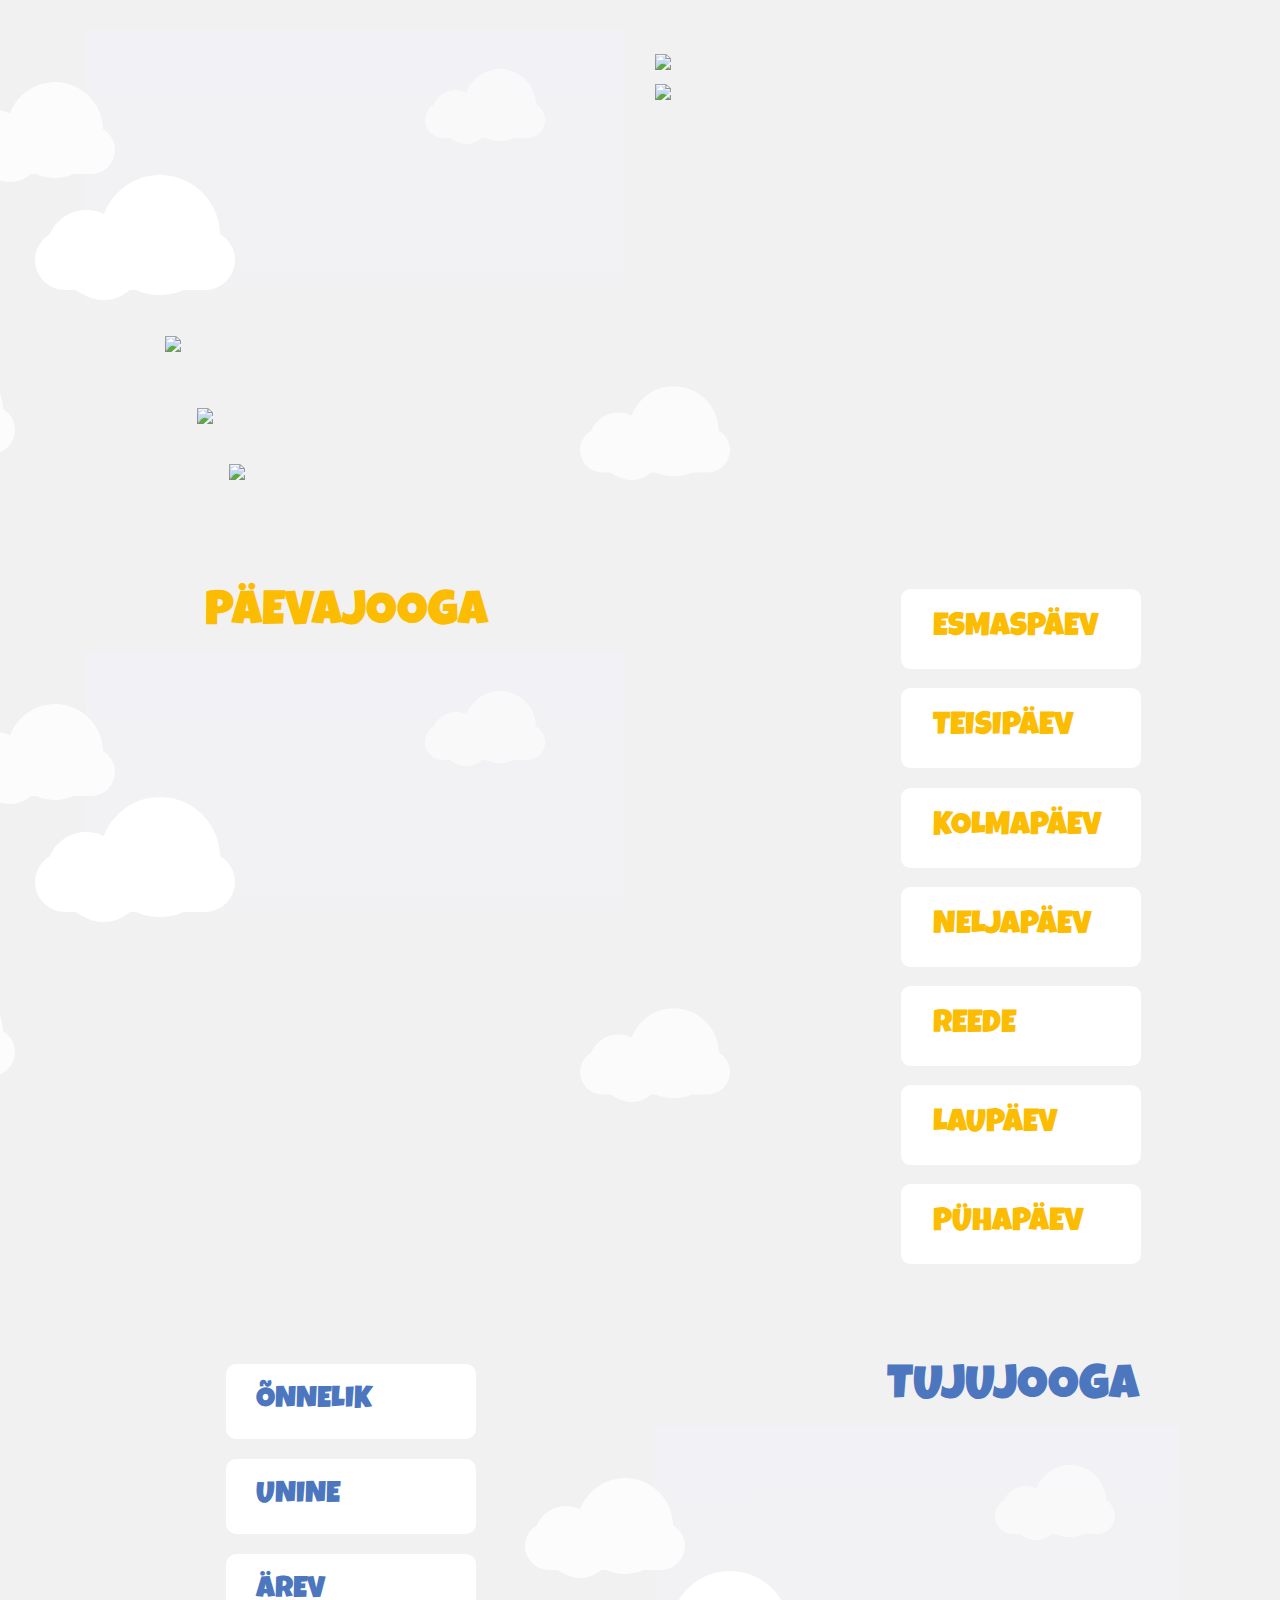
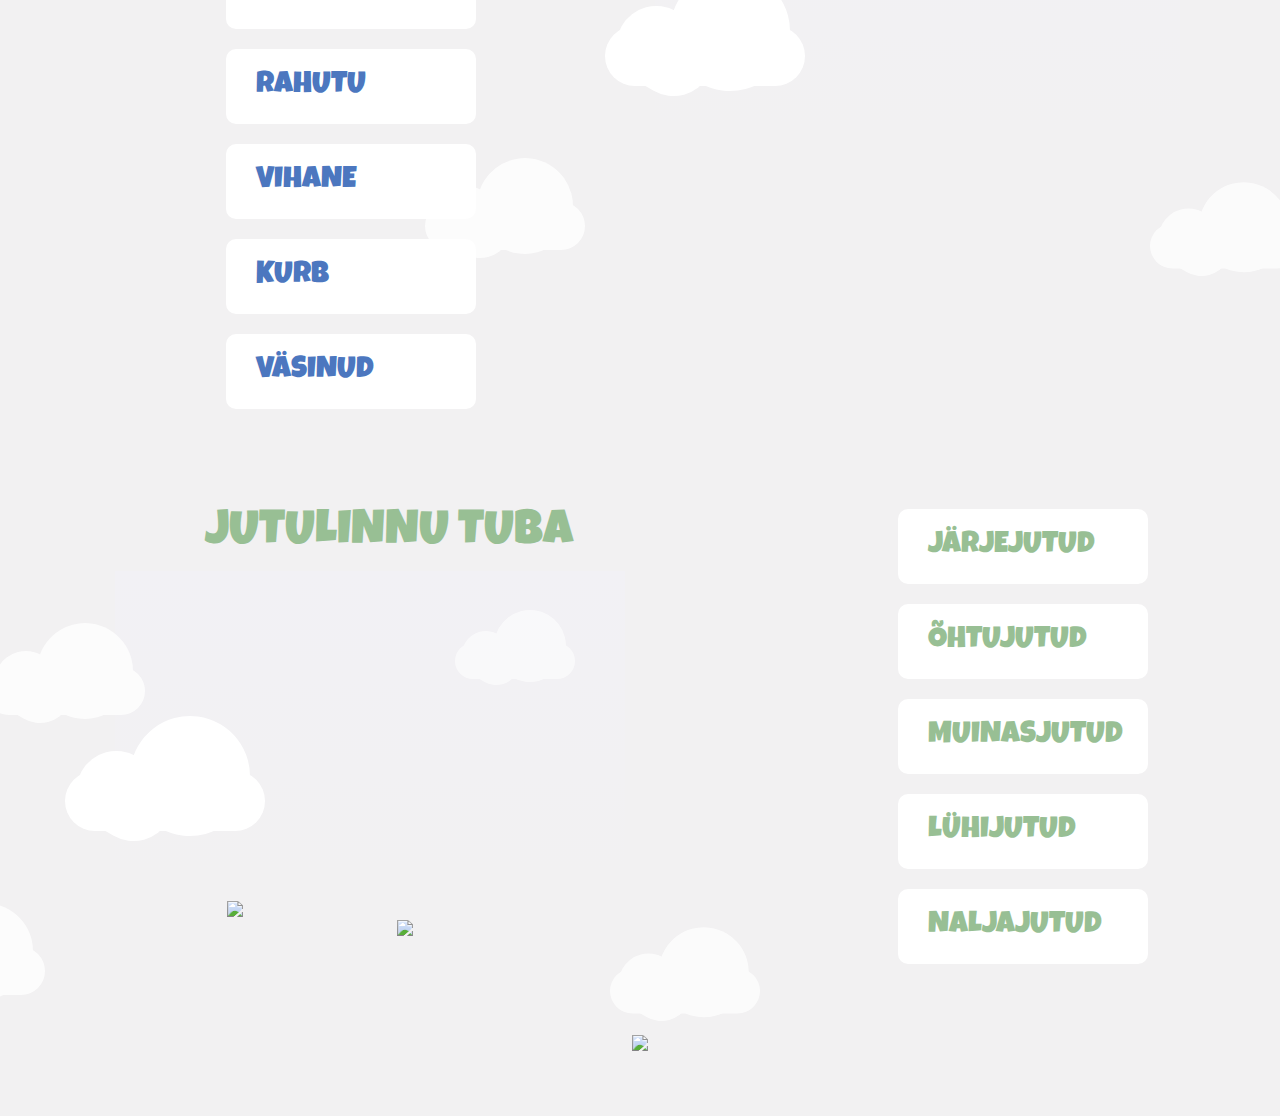
==== index.html @ e1ffbbbc "Add files via upload" ====
<!DOCTYPE html>
<html lang="en">

<head>
    <title>Mina olen</title>
    <meta charset="utf-8">
    <meta name="viewport" content="width=device-width, initial-scale=1.0">
    <link rel="stylesheet" href="https://maxcdn.bootstrapcdn.com/bootstrap/4.5.2/css/bootstrap.min.css">

    <script src="https://ajax.googleapis.com/ajax/libs/jquery/3.5.1/jquery.min.js"></script>
    <script src="https://cdnjs.cloudflare.com/ajax/libs/popper.js/1.16.0/umd/popper.min.js"></script>
    <script src="https://maxcdn.bootstrapcdn.com/bootstrap/4.5.2/js/bootstrap.min.js"></script>

    <!-- Bootstrap.5 -->

    <link href="https://cdn.jsdelivr.net/npm/bootstrap@5.0.0-beta2/dist/css/bootstrap.min.css">


    <!--fondid-->

    <link rel="preconnect" href="https://fonts.gstatic.com">
    <link href="https://fonts.googleapis.com/css2?family=Luckiest+Guy&family=Oswald:wght@300&display=swap" rel="stylesheet">

    <!--MO stiil-->

    <link rel="stylesheet" href="style.css">



</head>

<body>

    <!-- <div class="jumbotron text-center" style="margin-bottom:0; height: 1px; background-color: ivory;">
        <h1>Mina olen</h1>
        <p>Resize this responsive page to see the effect!</p>
    </div> -->

    <div class="container" style="margin-top:30px">
        <div class="row">
            <div class="col-sm-6">

                <div id="clouds">
                    <div class="cloud x1"></div>
                    <!-- Time for multiple clouds to dance around -->
                    <div class="cloud x2"></div>
                    <div class="cloud x3"></div>
                    <div class="cloud x4"></div>
                    <div class="cloud x5"></div>
                </div>


                <div class="img"><img src="images/minaolen.logo.1.stick.v.png" style="height:300px; margin-inline-start: 5rem;"></div> <br> <br>
                <div class="img"><img src="images/hr.sisu.bl1.v.png" style="margin-inline-start: 7rem;"></div> <br> <br> <br>
                <div class="img"><img src="images/arw.v.png" style="height: 65px; margin-inline-start:9rem; margin-top: -2.5rem; margin-bottom: 2.5rem;"></div>

                <hr class="d-sm-none ">
            </div>
            <div class="col-sm-6 ">

                <div class="img3"><img src="images/sun.stc1.png" style="height:350px; margin-top: 3rem; margin-bottom: -3rem;"> </div>
                <div class="img2"><img src="images/hro.img.1.png" style="height:650px; padding-bottom: 7rem;"> </div>

            </div>
        </div>
    </div>

    <!-- PÄEVAJOOGA-->

    <div class="container" style="margin-top:3rem">
        <div class="row">

            <div class="col-sm-6 ">


                <h1 style="color:#fcbc01; margin-inline-start: 7.5rem; margin-top: 1rem;"> PÄEVAJOOGA </h1>
                <div id="clouds">
                    <div class="cloud x1"></div>
                    <!-- Time for multiple clouds to dance around -->
                    <div class="cloud x2"></div>
                    <div class="cloud x3"></div>
                    <div class="cloud x4"></div>
                    <div class="cloud x5"></div>
                </div>
                <div class="img3"><img src="images/sun.stc1.png" style="height:500px; margin-top: -15rem;"> </div>
                <!-- <div class="img"><img src="images/arw.v.png" style="height: 65px; margin-inline-start:9rem;"></div> -->
            </div>


            <div class="col-sm-6">

                <div class=" col-6 mx-auto">

                    <ul class=" nav nav-pills nav justify-content-center; margin-bottom 2rem;">
                        <li class="nav-item ">
                            <a class="btn1 " href="esmaspaev.html ">ESMASPÄEV</a>
                        </li>
                        <li class="nav-item ">
                            <a class="btn1 " href="teisipäev.html ">TEISIPÄEV</a>
                        </li>
                        <li class="nav-item ">
                            <a class="btn1 " href="kolmapäev.html">KOLMAPÄEV</a>
                        </li>
                        <li class="nav-item ">
                            <a class="btn1 " href="neljpäev.html">NELJAPÄEV</a>
                        </li>
                        <li class="nav-item ">
                            <a class="btn1 " href="reede.html ">REEDE</a>
                        </li>
                        <li class="nav-item ">
                            <a class="btn1 " href="laupäev.html">LAUPÄEV</a>
                        </li>
                        <li class="nav-item ">
                            <a class="btn1 " href="pühapäev.html ">PÜHAPÄEV</a>
                        </li>
                </div>
            </div>

            </ul>
            <hr class="d-sm-none ">
        </div>

        <!-- TUJUJOOGA-->

        <div class="container " style="margin-top: 5rem; ">
            <div class="row ">

                <div class="col-sm-6 ">

                    <ul class=" nav nav-pills flex-column ">
                        <div class="d-grid gap-2 col-6 mx-auto ">
                            <li class="nav-item " style="margin-inline-start: -7.5rem; ">
                                <a class="btn2 " href="# ">ÕNNELIK</a>
                            </li>
                            <li class="nav-item " style="margin-inline-start: -7.5rem; ">
                                <a class="btn2 " href="# ">UNINE</a>
                            </li>
                            <li class="nav-item " style="margin-inline-start: -7.5rem;">
                                <a class="btn2 " href="# ">ÄREV</a>
                            </li>
                            <li class="nav-item " style="margin-inline-start: -7.5rem; ">
                                <a class="btn2 " href="# ">RAHUTU</a>
                            </li>
                            <li class="nav-item " style="margin-inline-start: -7.5rem;">
                                <a class="btn2 " href="# ">VIHANE</a>
                            </li>
                            <li class="nav-item " style="margin-inline-start: -7.5rem; ">
                                <a class="btn2 " href="# ">KURB</a>
                            </li>
                            <li class="nav-item " style="margin-inline-start: -7.5rem; ">
                                <a class="btn2 " href="# ">VÄSINUD</a>
                            </li>
                        </div>

                    </ul>
                    <hr class="d-sm-none ">
                </div>

                <div class="col-sm-6 ">


                    <h1 style="color:#4c77bf; margin-inline-start: 14.5rem; margin-top: 1rem;"> TUJUJOOGA </style>
                    </h1>
                    <div id="clouds">
                        <div class="cloud x1"></div>
                        <!-- Time for multiple clouds to dance around -->
                        <div class="cloud x2"></div>
                        <div class="cloud x3"></div>
                        <div class="cloud x4"></div>
                        <div class="cloud x5"></div>
                    </div>
                    <div class="img3 "><img src="images/sun.stc1.png " style="height:500px; margin-top: -15rem; padding-inline-start: 7rem;"> </div>
                    <!-- <div class="img "><img src="images/arw.v.png " style="height: 65px; margin-inline-start:15rem;"></div> -->


                </div>
            </div>


            <!-- JUTULINNU TUBA -->

            <div class="container " style="margin-top: 5rem; ">
                <div class="row ">

                    <div class="col-sm-6 ">

                        <h1 style="color:#98BF94; margin-inline-start: 90px; margin-top: 1rem;"> JUTULINNU TUBA </h1>
                        <div id="clouds">
                            <div class="cloud x1"></div>
                            <!-- Time for multiple clouds to dance around -->
                            <div class="cloud x2"></div>
                            <div class="cloud x3"></div>
                            <div class="cloud x4"></div>
                            <div class="cloud x5"></div>
                        </div>
                        <div class="img3 "><img src="images/sun.stc1.png " style="height:500px; margin-top: -15rem;" ;> </div>
                        <div class="img "><img src="images/arw.v.png " style="height: 65px; margin-inline-start:7rem;"></div>
                    </div>


                    <div class="col-sm-6 ">
                        <ul class=" nav justify-content-center ">
                            <div class="d-grid gap-2 col-6 mx-auto ">
                                <li class="nav-item ">
                                    <a class="btn3 " href="# ">JÄRJEJUTUD</a>
                                </li>
                                <li class="nav-item ">
                                    <a class="btn3 " href="# ">ÕHTUJUTUD</a>
                                </li>
                                <li class="nav-item ">
                                    <a class="btn3 " href="# ">MUINASJUTUD</a>
                                </li>
                                <li class="nav-item ">
                                    <a class="btn3 " href="# ">LÜHIJUTUD</a>
                                </li>
                                <li class="nav-item ">
                                    <a class="btn3 " href="# ">NALJAJUTUD</a>
                                </li>
                            </div>

                        </ul>
                        <hr class="d-sm-none ">
                    </div>
                </div>
            </div>
        </div>
    </div>
    </div>


    <div class="jumbotron text-center " style="margin-bottom:0; background-color:#f2f1f2; ">

        <!-- <div class="container" style="margin-top:2px; "> -->
        <!-- <div class="row"> -->

        <div class="col-sm-12">
            <div class="img3 "><img src="images/footer.lained.3.png" style="height: auto; width: auto; position: float: right;"> </div>

            <div class="col-sm-2 ">
                <div class="img3 "><img src="images/minaolen.logo.hor.tp.str.vk.png" style="height:100px; position: absolute; left: 350px; bottom: 2rem; z-index: -50px; "> </div>

            </div>

</body>

</html>
---- style.css ----
/*ajutine*/


/* div,
a,
h1,
p,
nav {
    border: 1px solid red;
} */

body {
    background-color: #f2f1f2;
    font-family: 'Luckiest Guy', cursive;
    font-family: 'Oswald', sans-serif;
}

h1 {
    font-family: 'Luckiest Guy', cursive;
    font-size: 3rem;
}

p {
    font-family: 'Oswald', sans-serif;
}

.row {
    background-color: #f2f1f2;
}


/* .img {
    height: 200px;
    /* background-color: bisque; */


/* padding-inline-start: 120px;

}
* .img2 {
    height: 600px;
}
.img3 {
    line-height: 300px;
} */

.btn1 {
    background-color: white;
    color: #fcbc01;
    font-size: 2rem;
    font-family: 'Luckiest Guy', cursive;
    border-radius: 0.6rem;
    border-color: white;
    width: 15rem;
    padding: 1rem 2rem;
    margin-top: 1.2rem;
    margin-inline-start: 6rem;
    text-decoration: none;
    text-overflow: clip;
    display: inline-flex;
    box sizing: 188px 25px;
}

.btn2 {
    background-color: white;
    color: #4c77bf;
    font-size: 30px;
    font-family: 'Luckiest Guy', cursive;
    border-radius: 10px;
    border-color: white;
    width: 250px;
    padding: 15px 30px;
    margin-top: 20px;
    margin-left: 100px;
    text-align: center;
    text-decoration: none;
    text-overflow: clip;
    display: inline-flex;
    box sizing: 188px 25px;
}

.btn3 {
    background-color: white;
    color: #98bf94;
    font-size: 30px;
    font-family: 'Luckiest Guy', cursive;
    border-radius: 10px;
    border-color: white;
    width: 250px;
    padding: 15px 30px;
    margin-top: 20px;
    margin-left: 100px;
    text-align: center;
    text-decoration: none;
    text-overflow: clip;
    display: inline-flex;
    box sizing: 188px 25px;
}


/*PILVED*/

#clouds {
    padding: -100px 0;
    background: #f2f1f2;
    background: -webkit-linear-gradient(top, #f2f1f5 0%, #f2f1f2 100%);
    background: -linear-gradient(top, #f2f1f7 0%, #fff 100%);
    background: -moz-linear-gradient(top, #f2f1f9 0%, #fff 100%);
}


/*Time to finalise the cloud shape*/

.cloud {
    width: 200px;
    height: 60px;
    background: #fff;
    border-radius: 200px;
    -moz-border-radius: 200px;
    -webkit-border-radius: 200px;
    position: relative;
}

.cloud:before,
.cloud:after {
    content: '';
    position: absolute;
    background: #fff;
    width: 100px;
    height: 80px;
    position: absolute;
    top: -15px;
    left: 10px;
    border-radius: 100px;
    -moz-border-radius: 100px;
    -webkit-border-radius: 100px;
    -webkit-transform: rotate(30deg);
    transform: rotate(30deg);
    -moz-transform: rotate(30deg);
}

.cloud:after {
    width: 120px;
    height: 120px;
    top: -55px;
    left: auto;
    right: 15px;
}


/*Time to animate*/

.x1 {
    left: -50px;
    top: 200px;
    -webkit-animation: moveclouds 45s linear infinite;
    -moz-animation: moveclouds 45s linear infinite;
    -o-animation: moveclouds 45s linear infinite;
}


/*variable speed, opacity, and position of clouds for realistic effect*/

.x2 {
    left: 300px;
    -webkit-transform: scale(0.6);
    -moz-transform: scale(0.6);
    transform: scale(0.6);
    opacity: 0.6;
    /*opacity proportional to the size*/
    /*Speed will also be proportional to the size and opacity*/
    /*More the speed. Less the time in 's' = seconds*/
    -webkit-animation: moveclouds 45s linear infinite;
    -moz-animation: moveclouds 45s linear infinite;
    -o-animation: moveclouds 45s linear infinite;
}

.x3 {
    left: -250px;
    top: 250px;
    -webkit-transform: scale(0.8);
    -moz-transform: scale(0.8);
    transform: scale(0.8);
    opacity: 0.8;
    /*opacity proportional to the size*/
    -webkit-animation: moveclouds 30s linear infinite;
    -moz-animation: moveclouds 30s linear infinite;
    -o-animation: moveclouds 30s linear infinite;
}

.x4 {
    left: 470px;
    top: 210px;
    -webkit-transform: scale(0.75);
    -moz-transform: scale(0.75);
    transform: scale(0.75);
    opacity: 0.75;
    /*opacity proportional to the size*/
    -webkit-animation: moveclouds 28s linear infinite;
    -moz-animation: moveclouds 28s linear infinite;
    -o-animation: moveclouds 28s linear infinite;
}

.x5 {
    left: -150px;
    top: -150px;
    -webkit-transform: scale(0.8);
    -moz-transform: scale(0.8);
    transform: scale(0.8);
    opacity: 0.8;
    /*opacity proportional to the size*/
    -webkit-animation: moveclouds 30s linear infinite;
    -moz-animation: moveclouds 30s linear infinite;
    -o-animation: moveclouds 30s linear infinite;
}

@-webkit-keyframes moveclouds {
    0% {
        margin-left: 1000px;
    }
    100% {
        margin-left: -1000px;
    }
}

@-moz-keyframes moveclouds {
    0% {
        margin-left: 1000px;
    }
    100% {
        margin-left: -1000px;
    }
}

@-o-keyframes moveclouds {
    0% {
        margin-left: 1000px;
    }
    100% {
        margin-left: -1000px;
    }
}
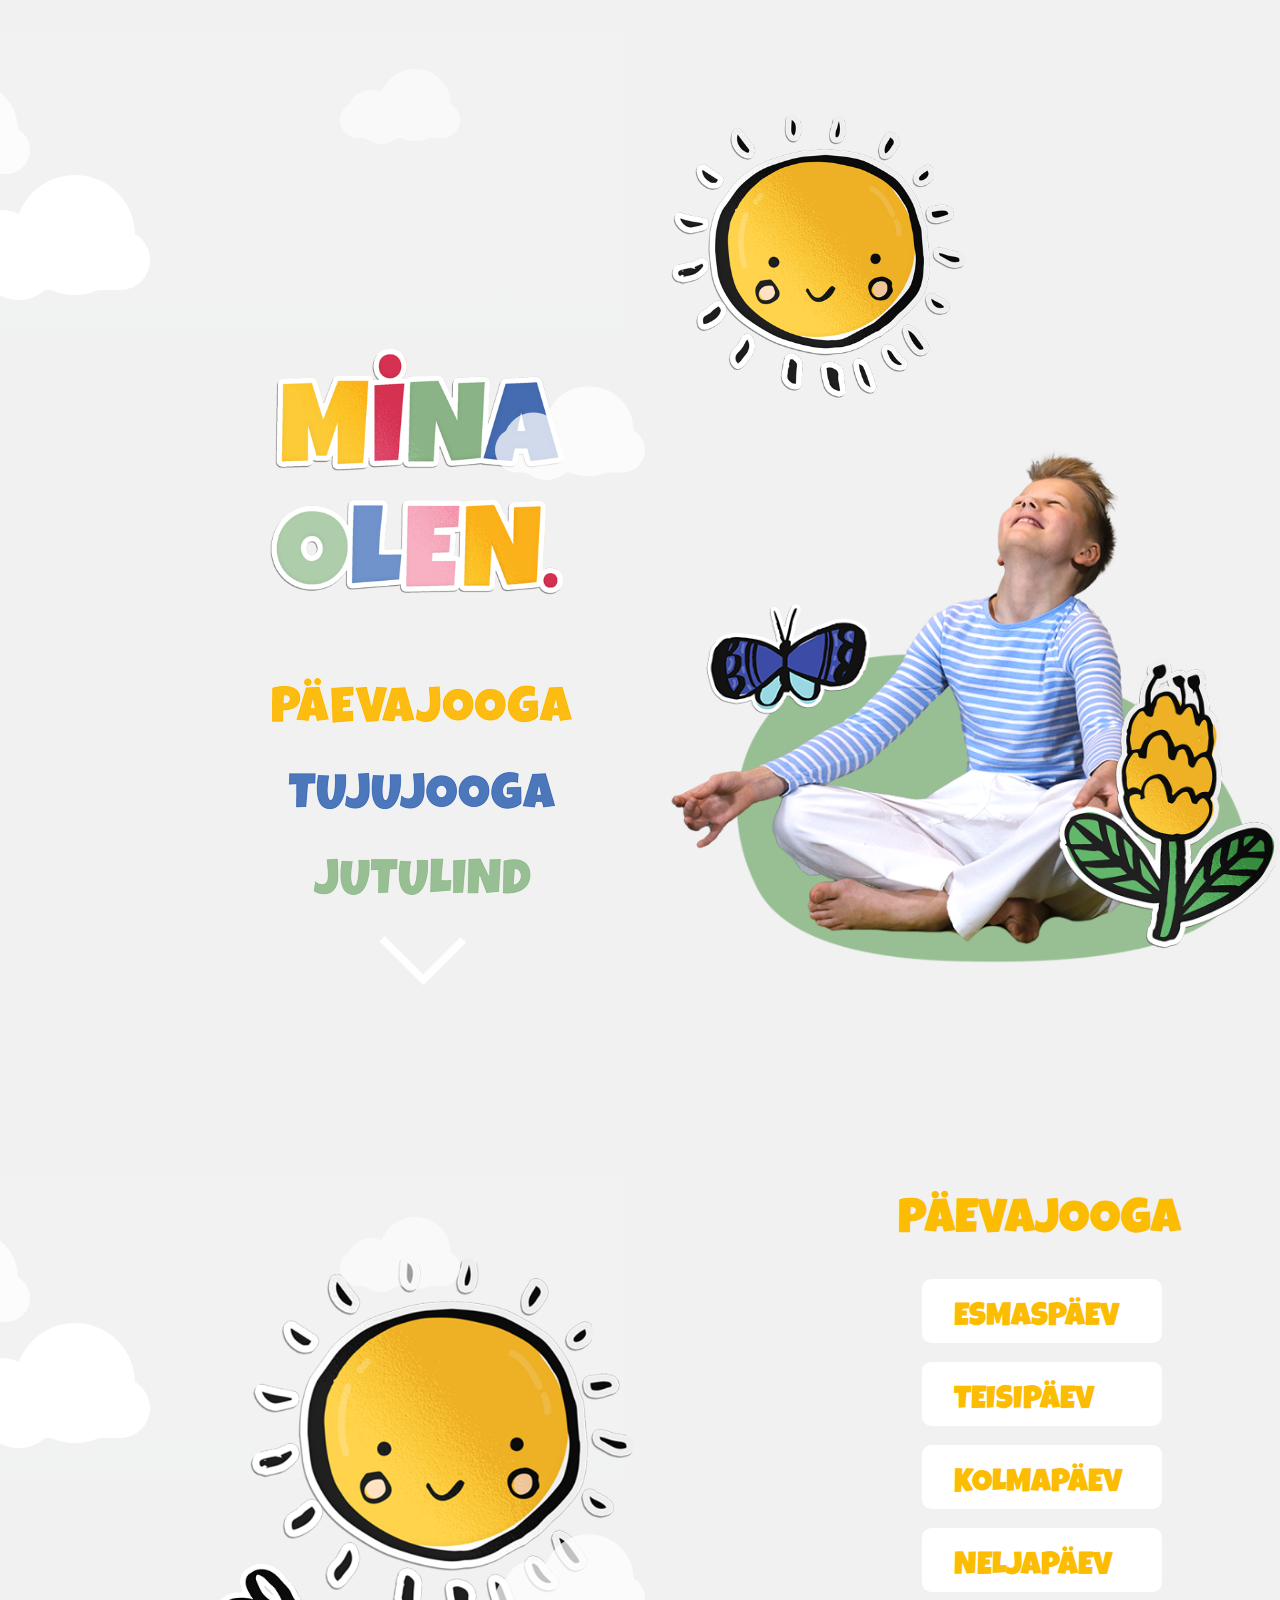
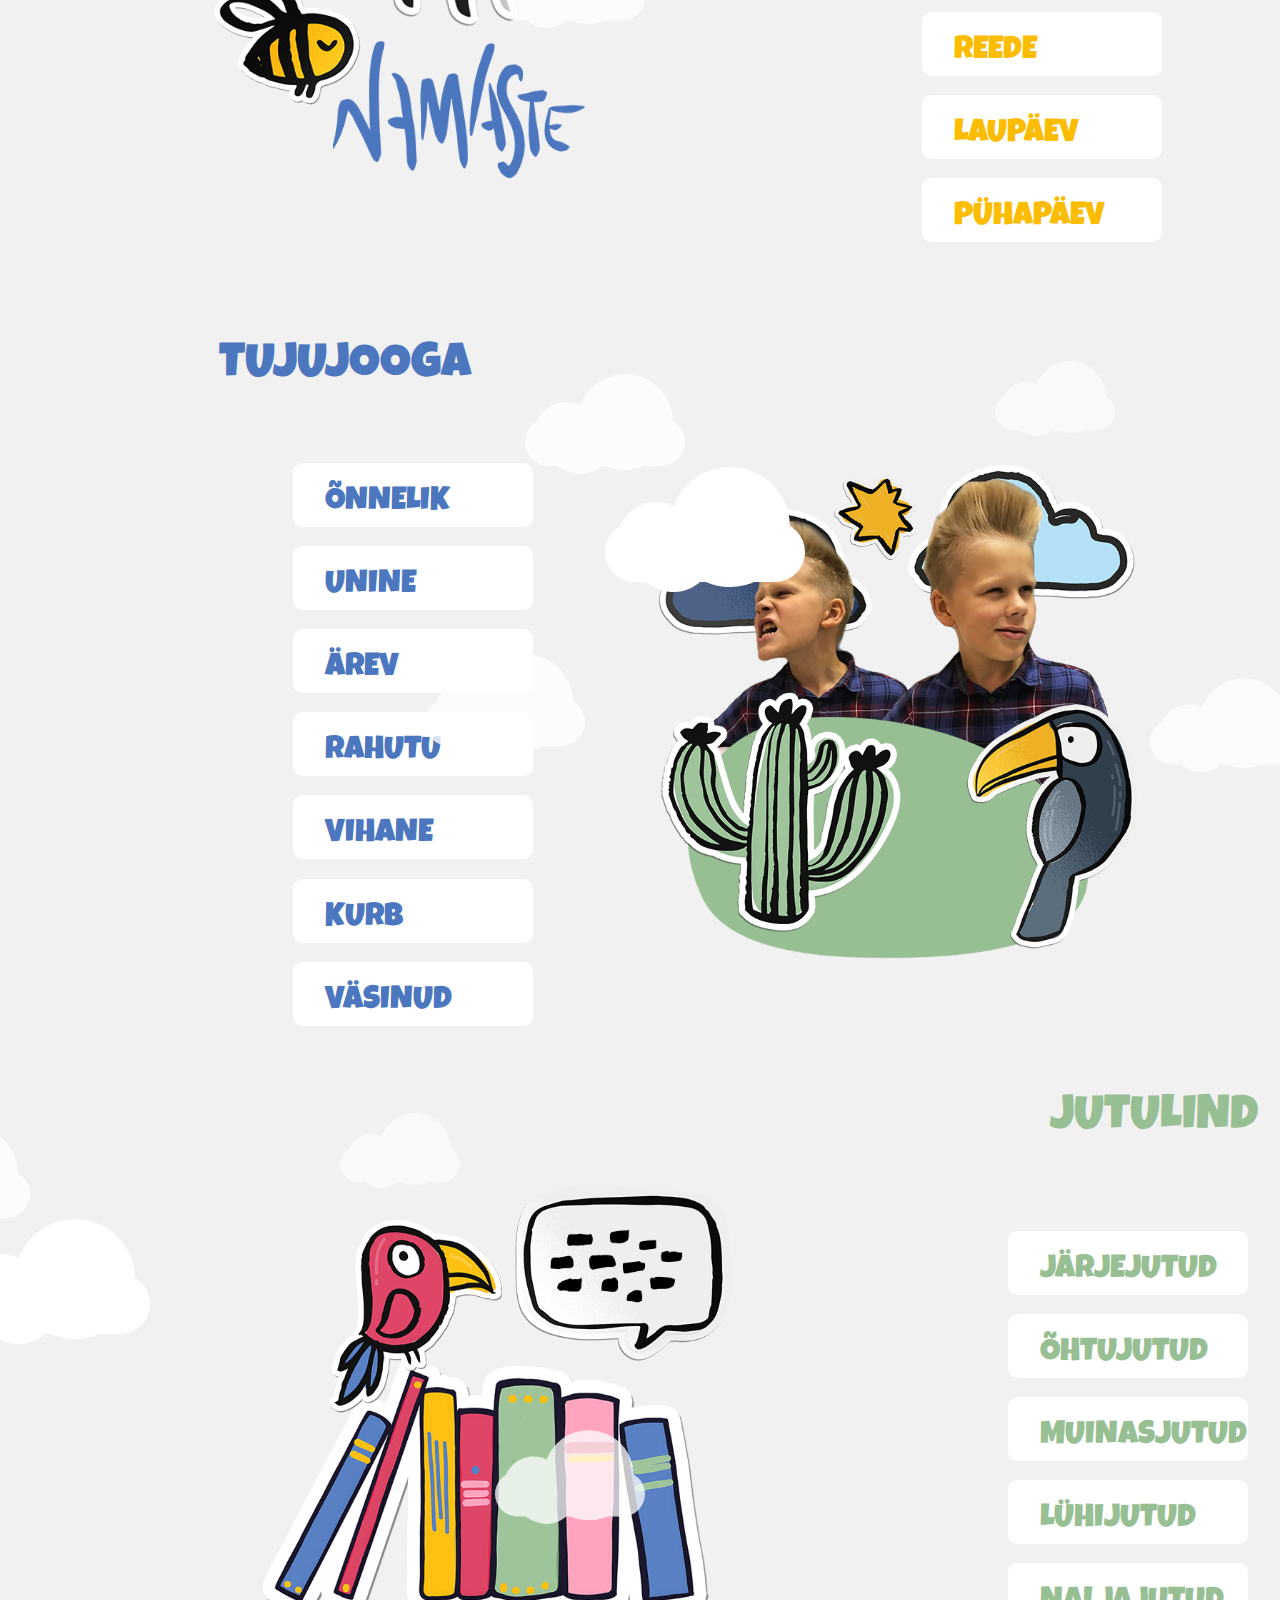
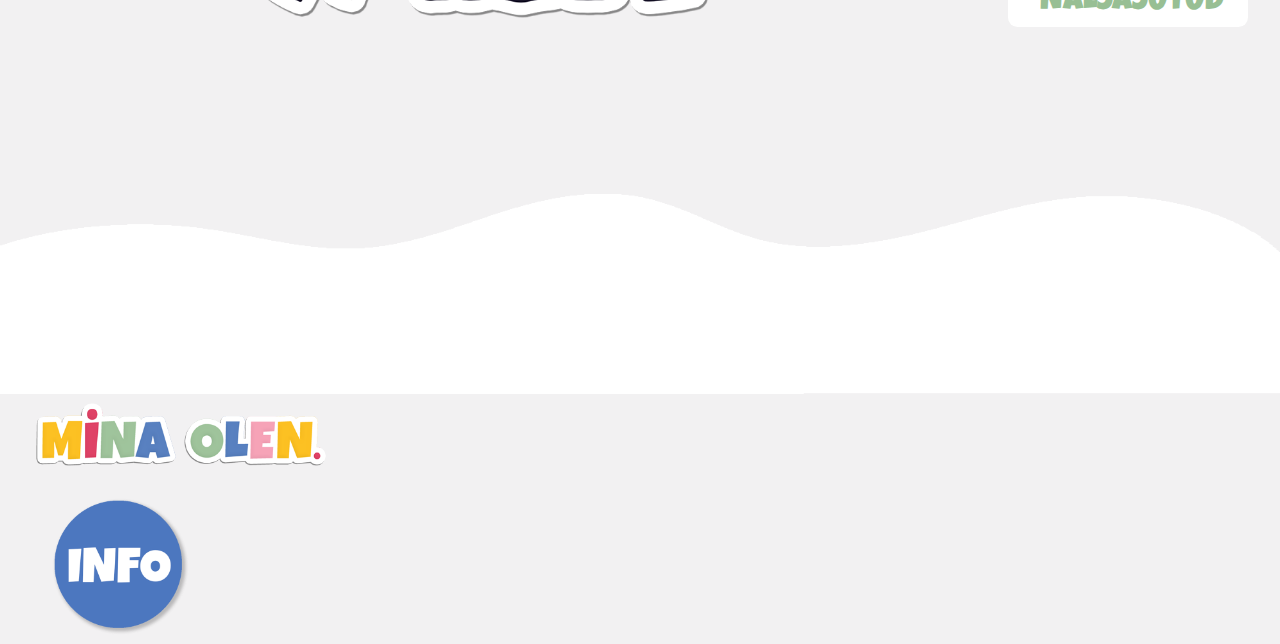
==== commit e6a44af1: "06.03" ====
--- a/index.html
+++ b/index.html
@@ -31,18 +31,13 @@
 
 <body>
 
-    <!-- <div class="jumbotron text-center" style="margin-bottom:0; height: 1px; background-color: ivory;">
-        <h1>Mina olen</h1>
-        <p>Resize this responsive page to see the effect!</p>
-    </div> -->
-
-    <div class="container" style="margin-top:30px">
+    <div class="container-flex" style="margin-top:30px">
         <div class="row">
             <div class="col-sm-6">
 
                 <div id="clouds">
                     <div class="cloud x1"></div>
-                    <!-- Time for multiple clouds to dance around -->
+                    <!-- multiple clouds to dance around -->
                     <div class="cloud x2"></div>
                     <div class="cloud x3"></div>
                     <div class="cloud x4"></div>
@@ -50,16 +45,16 @@
                 </div>
 
 
-                <div class="img"><img src="images/minaolen.logo.1.stick.v.png" style="height:300px; margin-inline-start: 5rem;"></div> <br> <br>
-                <div class="img"><img src="images/hr.sisu.bl1.v.png" style="margin-inline-start: 7rem;"></div> <br> <br> <br>
-                <div class="img"><img src="images/arw.v.png" style="height: 65px; margin-inline-start:9rem; margin-top: -2.5rem; margin-bottom: 2.5rem;"></div>
+                <div class="img"><img src="images/minaolen.logo.1.stick.v.png" style="height:300px; margin-inline-start: 15rem;"></div> <br> <br>
+                <div class="img"><img src="images/hr.sisu.bl1.v.png" style="margin-inline-start: 17rem;"></div> <br> <br> <br>
+                <div class="img"><img src="images/arw.v.png" style="height: 65px; margin-inline-start:19rem; margin-top: -2.5rem; margin-bottom: 2.5rem;"></div>
 
                 <hr class="d-sm-none ">
             </div>
             <div class="col-sm-6 ">
 
                 <div class="img3"><img src="images/sun.stc1.png" style="height:350px; margin-top: 3rem; margin-bottom: -3rem;"> </div>
-                <div class="img2"><img src="images/hro.img.1.png" style="height:650px; padding-bottom: 7rem;"> </div>
+                <div class="img2"><img src="images/mo.hr.hr.png" style="height:750px; padding-bottom: 7rem;"> </div>
 
             </div>
         </div>
@@ -67,48 +62,49 @@
 
     <!-- PÄEVAJOOGA-->
 
-    <div class="container" style="margin-top:3rem">
+    <div class="container-flex" style="margin-top:3rem; ">
         <div class="row">
 
-            <div class="col-sm-6 ">
-
-
-                <h1 style="color:#fcbc01; margin-inline-start: 7.5rem; margin-top: 1rem;"> PÄEVAJOOGA </h1>
+
+            <div class="col-sm-6">
+
                 <div id="clouds">
                     <div class="cloud x1"></div>
-                    <!-- Time for multiple clouds to dance around -->
+                    <!-- multiple clouds to dance around -->
                     <div class="cloud x2"></div>
                     <div class="cloud x3"></div>
                     <div class="cloud x4"></div>
                     <div class="cloud x5"></div>
                 </div>
-                <div class="img3"><img src="images/sun.stc1.png" style="height:500px; margin-top: -15rem;"> </div>
-                <!-- <div class="img"><img src="images/arw.v.png" style="height: 65px; margin-inline-start:9rem;"></div> -->
-            </div>
-
-
-            <div class="col-sm-6">
-
-                <div class=" col-6 mx-auto">
-
-                    <ul class=" nav nav-pills nav justify-content-center; margin-bottom 2rem;">
-                        <li class="nav-item ">
+                <div class="img">
+                    <img src="images/pj.hr.png" style="height:550px; margin-top: -15rem; margin-inline-start: 10rem;"></div>
+
+            </div>
+
+
+            <div class="col-sm-6 ">
+
+                <div class=" col-6 mx-auto ">
+                    <h1 style="color:#fcbc01; margin-inline-start: 4.5rem; margin-top: 1rem;"> PÄEVAJOOGA </h1>
+
+                    <ul class=" nav nav-pills nav justify-content-center-center;  ">
+                        <li class="nav-item">
                             <a class="btn1 " href="esmaspaev.html ">ESMASPÄEV</a>
                         </li>
                         <li class="nav-item ">
                             <a class="btn1 " href="teisipäev.html ">TEISIPÄEV</a>
                         </li>
                         <li class="nav-item ">
-                            <a class="btn1 " href="kolmapäev.html">KOLMAPÄEV</a>
-                        </li>
-                        <li class="nav-item ">
-                            <a class="btn1 " href="neljpäev.html">NELJAPÄEV</a>
+                            <a class="btn1 " href="kolmapäev.html ">KOLMAPÄEV</a>
+                        </li>
+                        <li class="nav-item ">
+                            <a class="btn1 " href="neljpäev.html ">NELJAPÄEV</a>
                         </li>
                         <li class="nav-item ">
                             <a class="btn1 " href="reede.html ">REEDE</a>
                         </li>
                         <li class="nav-item ">
-                            <a class="btn1 " href="laupäev.html">LAUPÄEV</a>
+                            <a class="btn1 " href="laupäev.html ">LAUPÄEV</a>
                         </li>
                         <li class="nav-item ">
                             <a class="btn1 " href="pühapäev.html ">PÜHAPÄEV</a>
@@ -122,124 +118,146 @@
 
         <!-- TUJUJOOGA-->
 
-        <div class="container " style="margin-top: 5rem; ">
+        <div class="container-flex" style="margin-top: 5rem; ">
             <div class="row ">
-
                 <div class="col-sm-6 ">
-
-                    <ul class=" nav nav-pills flex-column ">
-                        <div class="d-grid gap-2 col-6 mx-auto ">
-                            <li class="nav-item " style="margin-inline-start: -7.5rem; ">
-                                <a class="btn2 " href="# ">ÕNNELIK</a>
-                            </li>
-                            <li class="nav-item " style="margin-inline-start: -7.5rem; ">
-                                <a class="btn2 " href="# ">UNINE</a>
-                            </li>
-                            <li class="nav-item " style="margin-inline-start: -7.5rem;">
-                                <a class="btn2 " href="# ">ÄREV</a>
-                            </li>
-                            <li class="nav-item " style="margin-inline-start: -7.5rem; ">
-                                <a class="btn2 " href="# ">RAHUTU</a>
-                            </li>
-                            <li class="nav-item " style="margin-inline-start: -7.5rem;">
-                                <a class="btn2 " href="# ">VIHANE</a>
-                            </li>
-                            <li class="nav-item " style="margin-inline-start: -7.5rem; ">
-                                <a class="btn2 " href="# ">KURB</a>
-                            </li>
-                            <li class="nav-item " style="margin-inline-start: -7.5rem; ">
-                                <a class="btn2 " href="# ">VÄSINUD</a>
-                            </li>
+                    <div class=" col-6 mx-auto ">
+                        <h1 style="color:#4c77bf; margin-inline-start: 3rem; margin-top: 1rem;"> TUJUJOOGA </h1>
+
+                        <ul class=" nav nav-pills flex-column" style="margin-inline-start:-5rem; margin-top: 3rem;">
+                            <div class="d-grid gap-2 col-6 mx-auto ">
+                                <li class="nav-item ">
+                                    <a class="btn2 " href="# ">ÕNNELIK</a>
+                                </li>
+                                <li class="nav-item ">
+                                    <a class="btn2 " href="# ">UNINE</a>
+                                </li>
+                                <li class="nav-item ">
+                                    <a class="btn2 " href="# ">ÄREV</a>
+                                </li>
+                                <li class="nav-item ">
+                                    <a class="btn2 " href="# ">RAHUTU</a>
+                                </li>
+                                <li class="nav-item ">
+                                    <a class="btn2 " href="# ">VIHANE</a>
+                                </li>
+                                <li class="nav-item ">
+                                    <a class="btn2 " href="# ">KURB</a>
+                                </li>
+                                <li class="nav-item ">
+                                    <a class="btn2 " href="# ">VÄSINUD</a>
+                                </li>
+                            </div>
+                    </div>
+
+                    </ul>
+
+
+                    <hr class="d-sm-none ">
+                </div>
+
+
+                <div class="col-sm-6 ">
+                    <div id="clouds ">
+                        <div class="cloud x1 "></div>
+                        <!-- multiple clouds to dance around -->
+                        <div class="cloud x2 "></div>
+                        <div class="cloud x3 "></div>
+                        <div class="cloud x4 "></div>
+                        <div class="cloud x5 "></div>
+                    </div>
+                    <div class="img3 "><img src="images/tj.hr.png " style="height:500px; margin-top: -10rem; padding-inline-start: 0rem; "> </div>
+
+
+
+                </div>
+            </div>
+
+
+            <!-- JUTULINNU TUBA -->
+
+            <div class="container-flex" style="margin-top:3rem; ">
+                <div class="row" style="background-color: #f2f1f2; padding-bottom: 10rem;">
+
+                    <div class="col-sm-6 ">
+
+
+                        <div id="clouds ">
+                            <div class="cloud x1 "></div>
+                            <!-- multiple clouds to dance around -->
+                            <div class="cloud x2 "></div>
+                            <div class="cloud x3 "></div>
+                            <div class="cloud x4 "></div>
+                            <div class="cloud x5 "></div>
                         </div>
+                        <div class="img3 "><img src="images/jl.hr.png " style="height:500px; margin-inline-start:15rem; margin-top: -15rem; " ;> </div>
+
+                    </div>
+
+
+                    <div class="col-sm-6 ">
+
+                        <div class=" col-6 mx-auto ">
+
+                            <h1 style="color:#98BF94; margin-inline-start: 14rem; margin-top: 1rem; margin-bottom: 4rem;"> JUTULIND </h1>
+                            <ul class=" nav justify-content-center">
+                                <div class="d-grid gap-2 col-6 mx-auto ">
+                                    <li class="nav-item ">
+                                        <a class="btn3 " href="# ">JÄRJEJUTUD</a>
+                                    </li>
+                                    <li class="nav-item ">
+                                        <a class="btn3 " href="# ">ÕHTUJUTUD</a>
+                                    </li>
+                                    <li class="nav-item ">
+                                        <a class="btn3 " href="# ">MUINASJUTUD</a>
+                                    </li>
+                                    <li class="nav-item ">
+                                        <a class="btn3 " href="# ">LÜHIJUTUD</a>
+                                    </li>
+                                    <li class="nav-item ">
+                                        <a class="btn3 " href="# ">NALJAJUTUD</a>
+                                    </li>
+                                </div>
+                        </div>
+                    </div>
 
                     </ul>
                     <hr class="d-sm-none ">
                 </div>
-
-                <div class="col-sm-6 ">
-
-
-                    <h1 style="color:#4c77bf; margin-inline-start: 14.5rem; margin-top: 1rem;"> TUJUJOOGA </style>
-                    </h1>
-                    <div id="clouds">
-                        <div class="cloud x1"></div>
-                        <!-- Time for multiple clouds to dance around -->
-                        <div class="cloud x2"></div>
-                        <div class="cloud x3"></div>
-                        <div class="cloud x4"></div>
-                        <div class="cloud x5"></div>
-                    </div>
-                    <div class="img3 "><img src="images/sun.stc1.png " style="height:500px; margin-top: -15rem; padding-inline-start: 7rem;"> </div>
-                    <!-- <div class="img "><img src="images/arw.v.png " style="height: 65px; margin-inline-start:15rem;"></div> -->
-
-
-                </div>
-            </div>
-
-
-            <!-- JUTULINNU TUBA -->
-
-            <div class="container " style="margin-top: 5rem; ">
-                <div class="row ">
-
-                    <div class="col-sm-6 ">
-
-                        <h1 style="color:#98BF94; margin-inline-start: 90px; margin-top: 1rem;"> JUTULINNU TUBA </h1>
-                        <div id="clouds">
-                            <div class="cloud x1"></div>
-                            <!-- Time for multiple clouds to dance around -->
-                            <div class="cloud x2"></div>
-                            <div class="cloud x3"></div>
-                            <div class="cloud x4"></div>
-                            <div class="cloud x5"></div>
-                        </div>
-                        <div class="img3 "><img src="images/sun.stc1.png " style="height:500px; margin-top: -15rem;" ;> </div>
-                        <div class="img "><img src="images/arw.v.png " style="height: 65px; margin-inline-start:7rem;"></div>
-                    </div>
-
-
-                    <div class="col-sm-6 ">
-                        <ul class=" nav justify-content-center ">
-                            <div class="d-grid gap-2 col-6 mx-auto ">
-                                <li class="nav-item ">
-                                    <a class="btn3 " href="# ">JÄRJEJUTUD</a>
-                                </li>
-                                <li class="nav-item ">
-                                    <a class="btn3 " href="# ">ÕHTUJUTUD</a>
-                                </li>
-                                <li class="nav-item ">
-                                    <a class="btn3 " href="# ">MUINASJUTUD</a>
-                                </li>
-                                <li class="nav-item ">
-                                    <a class="btn3 " href="# ">LÜHIJUTUD</a>
-                                </li>
-                                <li class="nav-item ">
-                                    <a class="btn3 " href="# ">NALJAJUTUD</a>
-                                </li>
-                            </div>
-
-                        </ul>
-                        <hr class="d-sm-none ">
-                    </div>
-                </div>
-            </div>
-        </div>
-    </div>
-    </div>
-
-
-    <div class="jumbotron text-center " style="margin-bottom:0; background-color:#f2f1f2; ">
-
-        <!-- <div class="container" style="margin-top:2px; "> -->
-        <!-- <div class="row"> -->
-
-        <div class="col-sm-12">
-            <div class="img3 "><img src="images/footer.lained.3.png" style="height: auto; width: auto; position: float: right;"> </div>
-
-            <div class="col-sm-2 ">
-                <div class="img3 "><img src="images/minaolen.logo.hor.tp.str.vk.png" style="height:100px; position: absolute; left: 350px; bottom: 2rem; z-index: -50px; "> </div>
-
-            </div>
+            </div>
+        </div>
+    </div>
+    </div>
+    </div>
+
+
+
+
+
+    <div class="container-fluid px-0">
+        <div class="row">
+            <div class="col-sm-12">
+                <img src="images/wvs.w25367.png" class="img-responsive" width="100%" height="200rem">
+
+
+
+                <div class="col-sm-2 ">
+                    <div class="img3 "><img src="images/minaolen.logo.hor.tp.str.vk.png " style="height:90px; float:left; relative bottom: -12rem; left:30rem;"> </div>
+                </div>
+
+                <div class="col-sm-2 ">
+                    <div class="img3 "><img src="images/info.btn.png " style="height:10rem; float:right; right:30rem; z-index: 1"> </div>
+                </div>
+
+
+            </div>
+        </div>
+
+    </div>
+
+
+
+
 
 </body>
 
--- a/style.css
+++ b/style.css
@@ -1,6 +1,3 @@
-/*ajutine*/
-
-
 /* div,
 a,
 h1,
@@ -37,64 +34,73 @@
 /* padding-inline-start: 120px;
 
 }
-* .img2 {
+/* * .img2 {
     height: 600px;
-}
-.img3 {
-    line-height: 300px;
 } */
+
+.img3 {}
 
 .btn1 {
     background-color: white;
     color: #fcbc01;
     font-size: 2rem;
     font-family: 'Luckiest Guy', cursive;
+    font-display: auto;
+    text-align: center;
+    vertical-align: middle;
     border-radius: 0.6rem;
-    border-color: white;
+    border-color: none;
     width: 15rem;
+    height: 4rem;
     padding: 1rem 2rem;
     margin-top: 1.2rem;
     margin-inline-start: 6rem;
     text-decoration: none;
     text-overflow: clip;
     display: inline-flex;
-    box sizing: 188px 25px;
+    box sizing: 188px 20px;
 }
 
 .btn2 {
     background-color: white;
     color: #4c77bf;
-    font-size: 30px;
-    font-family: 'Luckiest Guy', cursive;
-    border-radius: 10px;
-    border-color: white;
-    width: 250px;
-    padding: 15px 30px;
-    margin-top: 20px;
-    margin-left: 100px;
+    font-size: 2rem;
+    font-family: 'Luckiest Guy', cursive;
+    font-display: auto;
     text-align: center;
+    vertical-align: middle;
+    border-radius: 0.6rem;
+    border-color: none;
+    width: 15rem;
+    height: 4rem;
+    padding: 1rem 2rem;
+    margin-top: 1.2rem;
+    margin-inline-start: 6rem;
     text-decoration: none;
     text-overflow: clip;
     display: inline-flex;
-    box sizing: 188px 25px;
+    box sizing: 188px 20px;
 }
 
 .btn3 {
     background-color: white;
     color: #98bf94;
-    font-size: 30px;
-    font-family: 'Luckiest Guy', cursive;
-    border-radius: 10px;
+    font-size: 2rem;
+    font-family: 'Luckiest Guy', cursive;
+    font-display: auto;
+    text-align: center;
+    vertical-align: middle;
+    border-radius: 0.6rem;
     border-color: white;
-    width: 250px;
-    padding: 15px 30px;
-    margin-top: 20px;
-    margin-left: 100px;
-    text-align: center;
+    width: 15rem;
+    height: 4rem;
+    padding: 1rem 2rem;
+    margin-top: 1.2rem;
+    margin-inline-start: 6rem;
     text-decoration: none;
     text-overflow: clip;
     display: inline-flex;
-    box sizing: 188px 25px;
+    box sizing: 188px 20px;
 }
 
 
@@ -102,10 +108,10 @@
 
 #clouds {
     padding: -100px 0;
-    background: #f2f1f2;
-    background: -webkit-linear-gradient(top, #f2f1f5 0%, #f2f1f2 100%);
-    background: -linear-gradient(top, #f2f1f7 0%, #fff 100%);
-    background: -moz-linear-gradient(top, #f2f1f9 0%, #fff 100%);
+    background: #f1f2f1;
+    background: -webkit-linear-gradient(top, #f1f2f1 0%, #f1f2f2 100%);
+    background: -linear-gradient(top, #f1f2f1 0%, #f1f2f1 100%);
+    background: -moz-linear-gradient(top, #f1f2f1 0%, #f1f2f1 100%);
 }
 
 
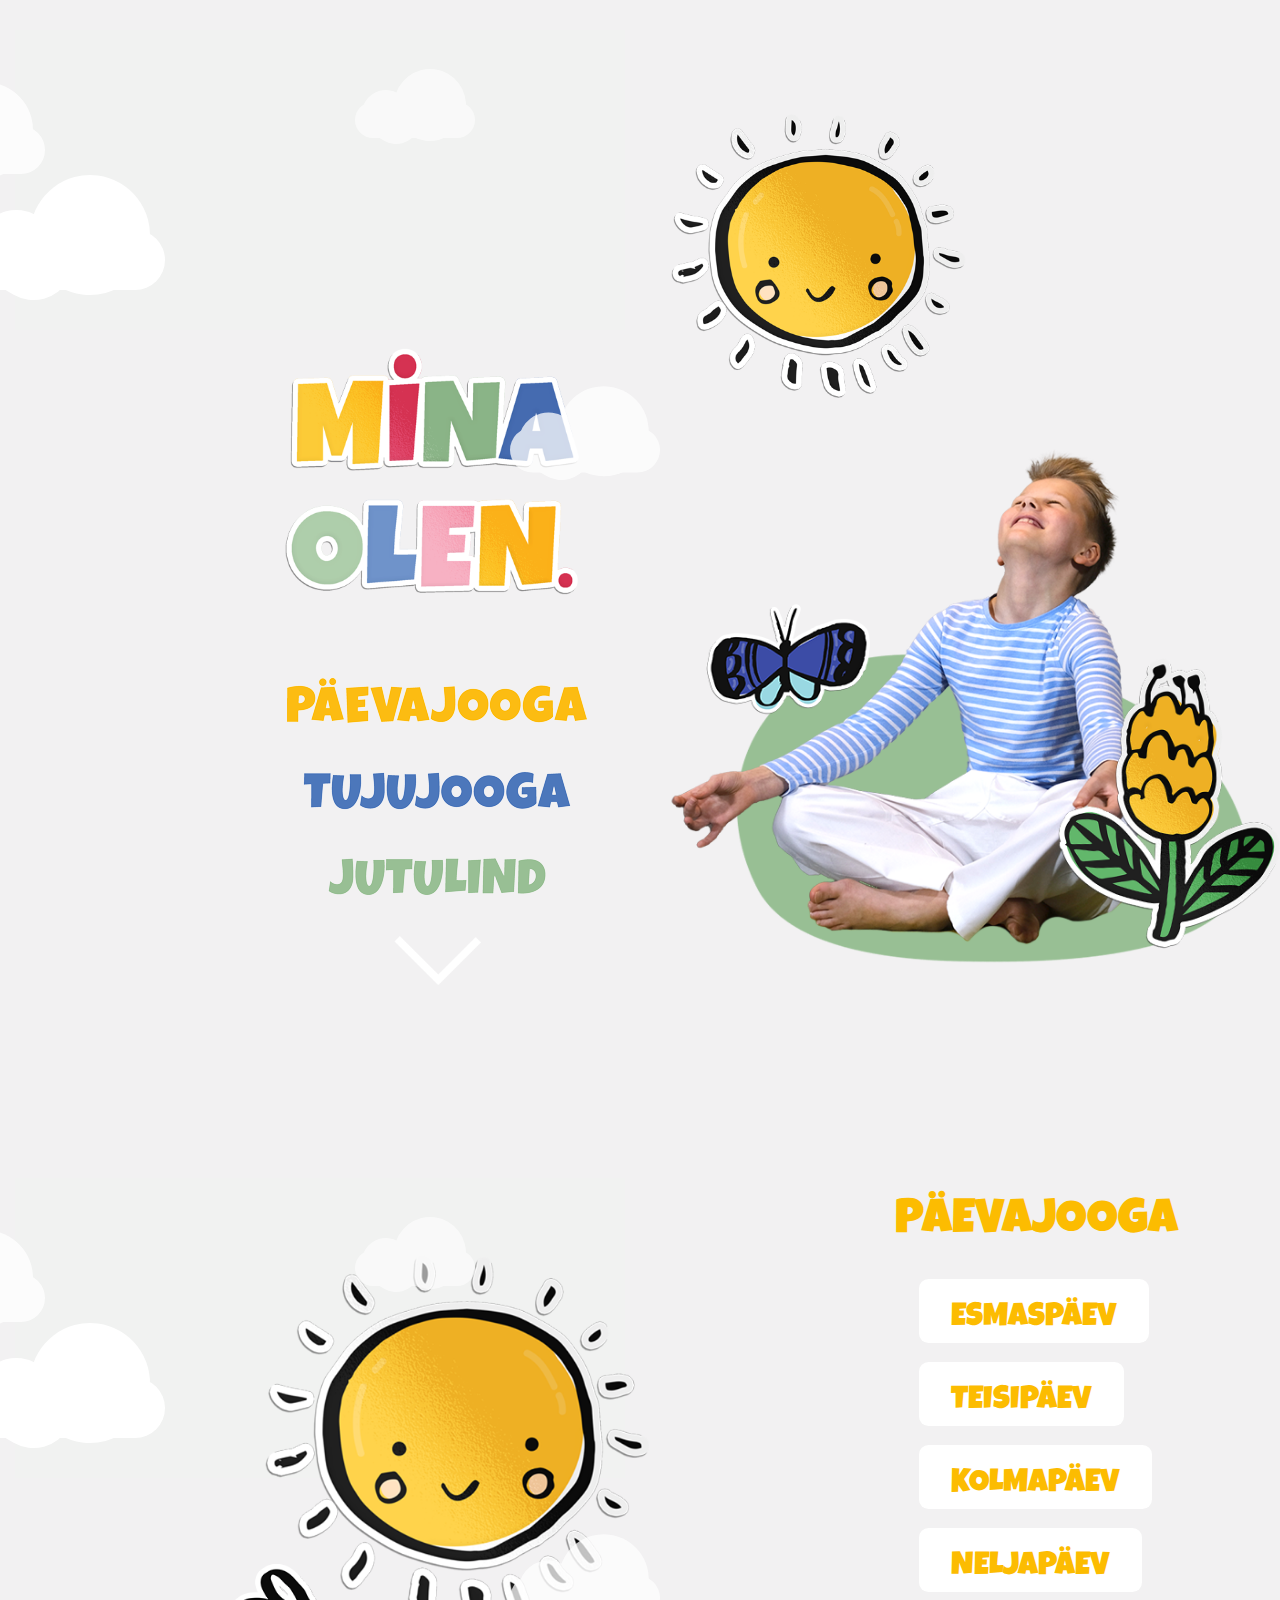
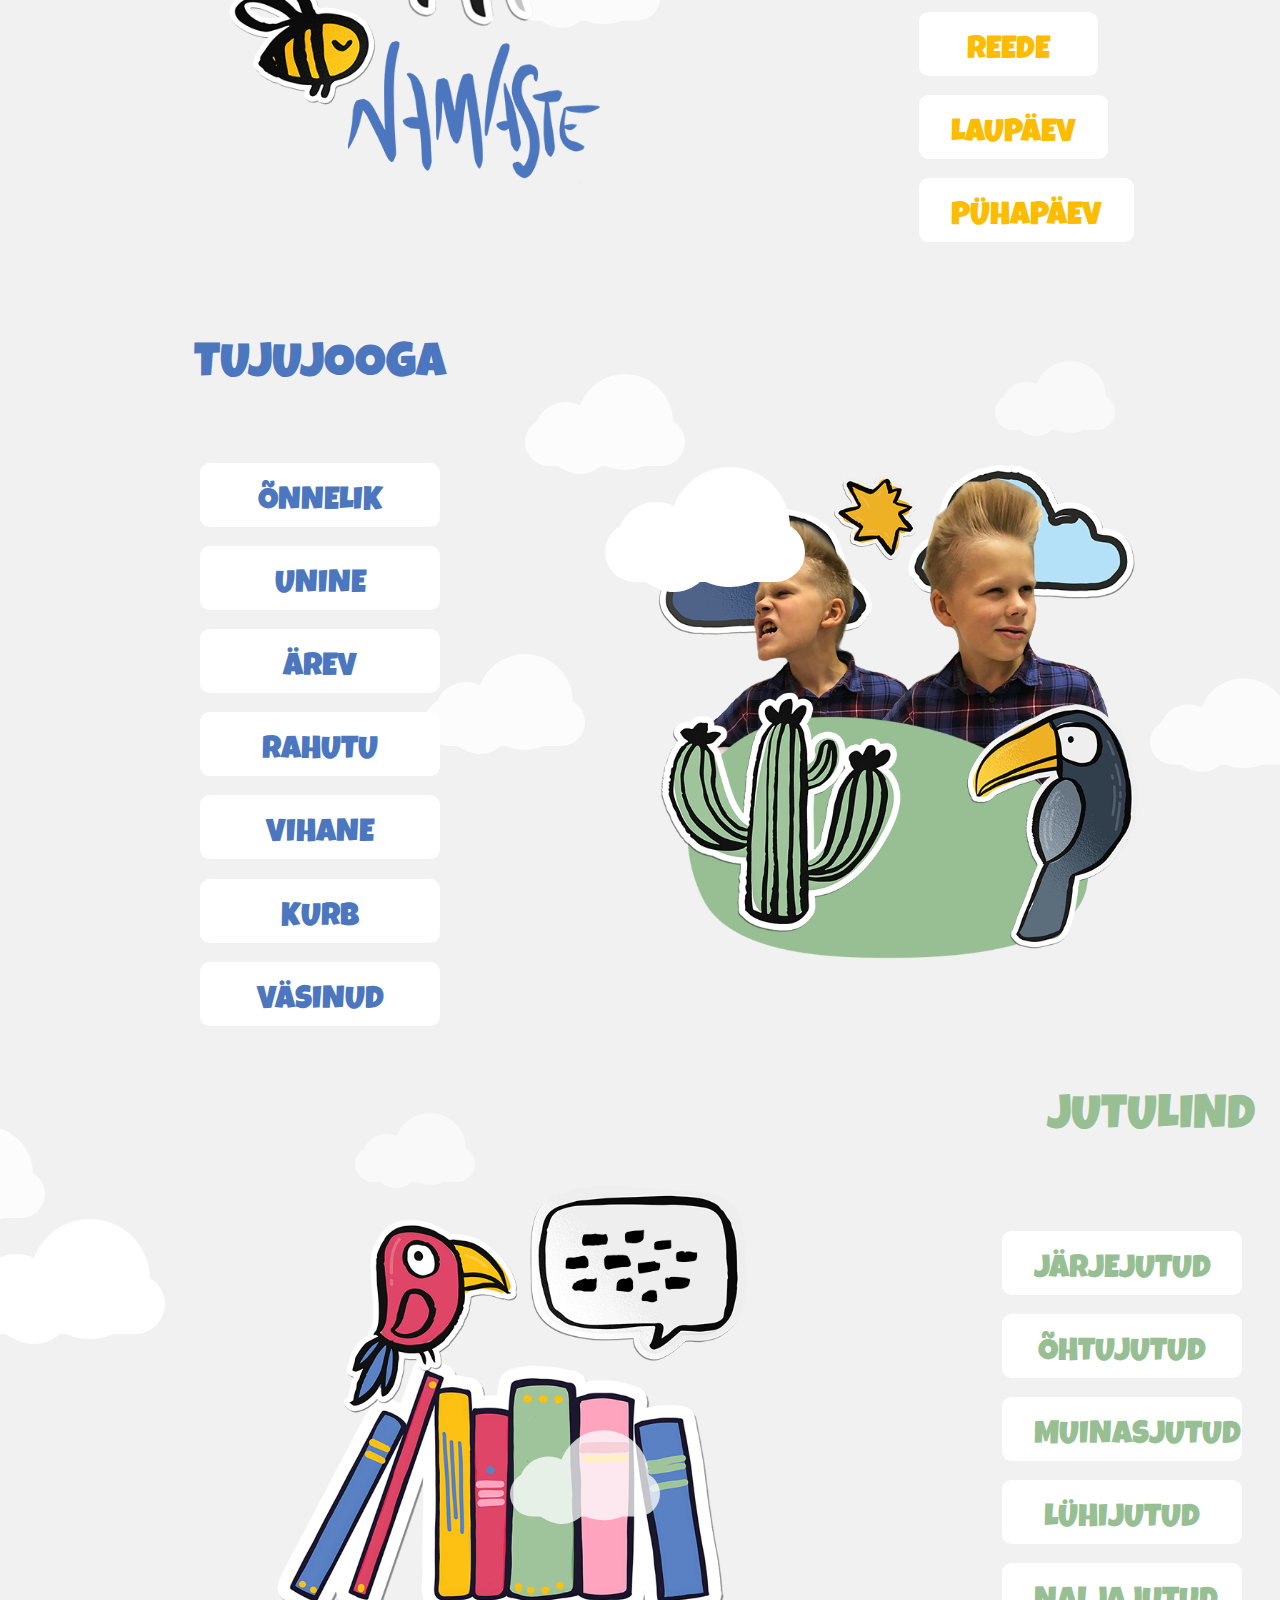
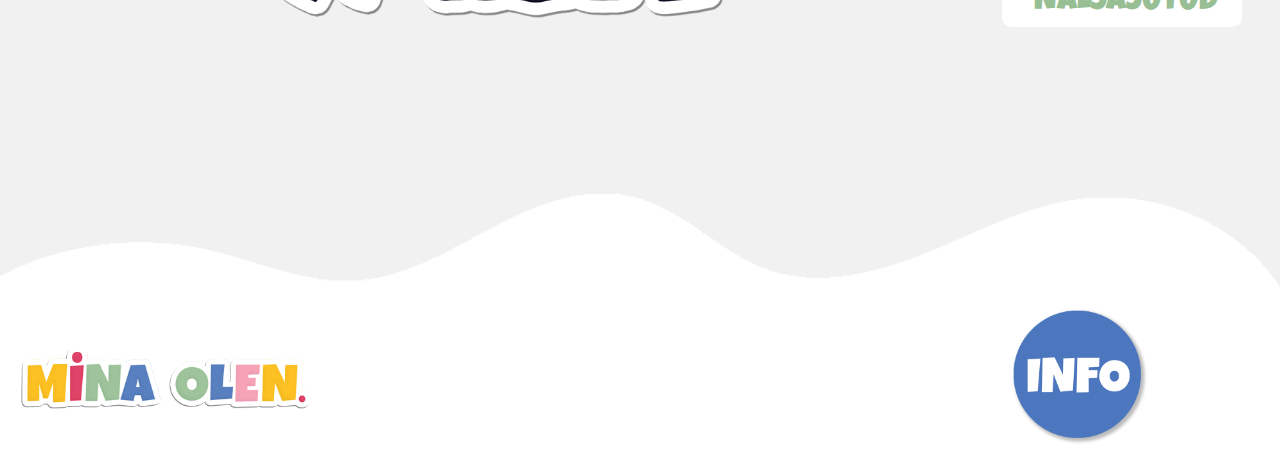
==== commit b10eae88: "laupäevane koristuspäev" ====
--- a/index.html
+++ b/index.html
@@ -5,260 +5,248 @@
     <title>Mina olen</title>
     <meta charset="utf-8">
     <meta name="viewport" content="width=device-width, initial-scale=1.0">
+
     <link rel="stylesheet" href="https://maxcdn.bootstrapcdn.com/bootstrap/4.5.2/css/bootstrap.min.css">
 
     <script src="https://ajax.googleapis.com/ajax/libs/jquery/3.5.1/jquery.min.js"></script>
     <script src="https://cdnjs.cloudflare.com/ajax/libs/popper.js/1.16.0/umd/popper.min.js"></script>
     <script src="https://maxcdn.bootstrapcdn.com/bootstrap/4.5.2/js/bootstrap.min.js"></script>
 
-    <!-- Bootstrap.5 -->
-
-    <link href="https://cdn.jsdelivr.net/npm/bootstrap@5.0.0-beta2/dist/css/bootstrap.min.css">
-
-
     <!--fondid-->
 
     <link rel="preconnect" href="https://fonts.gstatic.com">
-    <link href="https://fonts.googleapis.com/css2?family=Luckiest+Guy&family=Oswald:wght@300&display=swap" rel="stylesheet">
+    <link href="https://fonts.googleapis.com/css2?family=Luckiest+Guy&family=Oswald:wght@300&display=swap"
+          rel="stylesheet">
 
     <!--MO stiil-->
 
     <link rel="stylesheet" href="style.css">
 
 
-
 </head>
 
 <body>
 
-    <div class="container-flex" style="margin-top:30px">
-        <div class="row">
-            <div class="col-sm-6">
-
-                <div id="clouds">
-                    <div class="cloud x1"></div>
-                    <!-- multiple clouds to dance around -->
-                    <div class="cloud x2"></div>
-                    <div class="cloud x3"></div>
-                    <div class="cloud x4"></div>
-                    <div class="cloud x5"></div>
-                </div>
-
-
-                <div class="img"><img src="images/minaolen.logo.1.stick.v.png" style="height:300px; margin-inline-start: 15rem;"></div> <br> <br>
-                <div class="img"><img src="images/hr.sisu.bl1.v.png" style="margin-inline-start: 17rem;"></div> <br> <br> <br>
-                <div class="img"><img src="images/arw.v.png" style="height: 65px; margin-inline-start:19rem; margin-top: -2.5rem; margin-bottom: 2.5rem;"></div>
-
-                <hr class="d-sm-none ">
-            </div>
-            <div class="col-sm-6 ">
-
-                <div class="img3"><img src="images/sun.stc1.png" style="height:350px; margin-top: 3rem; margin-bottom: -3rem;"> </div>
-                <div class="img2"><img src="images/mo.hr.hr.png" style="height:750px; padding-bottom: 7rem;"> </div>
-
-            </div>
-        </div>
-    </div>
-
-    <!-- PÄEVAJOOGA-->
-
-    <div class="container-flex" style="margin-top:3rem; ">
-        <div class="row">
-
-
-            <div class="col-sm-6">
-
-                <div id="clouds">
-                    <div class="cloud x1"></div>
-                    <!-- multiple clouds to dance around -->
-                    <div class="cloud x2"></div>
-                    <div class="cloud x3"></div>
-                    <div class="cloud x4"></div>
-                    <div class="cloud x5"></div>
-                </div>
-                <div class="img">
-                    <img src="images/pj.hr.png" style="height:550px; margin-top: -15rem; margin-inline-start: 10rem;"></div>
-
-            </div>
-
-
-            <div class="col-sm-6 ">
-
-                <div class=" col-6 mx-auto ">
-                    <h1 style="color:#fcbc01; margin-inline-start: 4.5rem; margin-top: 1rem;"> PÄEVAJOOGA </h1>
-
-                    <ul class=" nav nav-pills nav justify-content-center-center;  ">
-                        <li class="nav-item">
-                            <a class="btn1 " href="esmaspaev.html ">ESMASPÄEV</a>
-                        </li>
-                        <li class="nav-item ">
-                            <a class="btn1 " href="teisipäev.html ">TEISIPÄEV</a>
-                        </li>
-                        <li class="nav-item ">
-                            <a class="btn1 " href="kolmapäev.html ">KOLMAPÄEV</a>
-                        </li>
-                        <li class="nav-item ">
-                            <a class="btn1 " href="neljpäev.html ">NELJAPÄEV</a>
-                        </li>
-                        <li class="nav-item ">
-                            <a class="btn1 " href="reede.html ">REEDE</a>
-                        </li>
-                        <li class="nav-item ">
-                            <a class="btn1 " href="laupäev.html ">LAUPÄEV</a>
-                        </li>
-                        <li class="nav-item ">
-                            <a class="btn1 " href="pühapäev.html ">PÜHAPÄEV</a>
-                        </li>
-                </div>
-            </div>
+<div class="container-fluid section_main" style="margin-top:30px">
+    <div class="row">
+        <div class="col-sm-6">
+
+            <div id="clouds">
+                <div class="cloud x1"></div>
+                <!-- multiple clouds to dance around -->
+                <div class="cloud x2"></div>
+                <div class="cloud x3"></div>
+                <div class="cloud x4"></div>
+                <div class="cloud x5"></div>
+            </div>
+
+            <div class="img"><img src="images/minaolen.logo.1.stick.v.png"
+                                  style="height:300px; margin-inline-start: 15rem;"></div>
+            <br> <br>
+            <div class="img"><img src="images/hr.sisu.bl1.v.png" style="margin-inline-start: 17rem;"></div>
+            <br> <br> <br>
+            <div class="img"><img src="images/arw.v.png"
+                                  style="height: 65px; margin-inline-start:19rem; margin-top: -2.5rem; margin-bottom: 2.5rem;">
+            </div>
+
+            <hr class="d-sm-none ">
+        </div>
+        <div class="col-sm-6 ">
+
+            <div class="img3"><img src="images/sun.stc1.png"
+                                   style="height:350px; margin-top: 3rem; margin-bottom: -3rem;"></div>
+            <div class="img2"><img src="images/mo.hr.hr.png" style="height:750px; padding-bottom: 7rem;"></div>
+
+        </div>
+    </div>
+</div>
+
+<!-- PÄEVAJOOGA-->
+
+<div class="container-fluid section_day" style="margin-top:3rem; ">
+    <div class="row">
+
+
+        <div class="col-sm-6">
+
+            <div id="clouds">
+                <div class="cloud x1"></div>
+                <!-- multiple clouds to dance around -->
+                <div class="cloud x2"></div>
+                <div class="cloud x3"></div>
+                <div class="cloud x4"></div>
+                <div class="cloud x5"></div>
+            </div>
+            <div class="img">
+                <img src="images/pj.hr.png" style="height:550px; margin-top: -15rem; margin-inline-start: 10rem;"></div>
+
+        </div>
+
+
+        <div class="col-sm-6 ">
+
+            <div class=" col-6 mx-auto ">
+                <h1 style="color:#fcbc01; margin-inline-start: 4.5rem; margin-top: 1rem;"> PÄEVAJOOGA </h1>
+
+                <ul class=" nav nav-pills nav justify-content-center-center;  ">
+                    <li class="nav-item">
+                        <a class="btn1 " href="esmaspaev.html ">Esmaspäev</a>
+                    </li>
+                    <li class="nav-item ">
+                        <a class="btn1 " href="teisipaev.html ">TEISIPÄEV</a>
+                    </li>
+                    <li class="nav-item ">
+                        <a class="btn1 " href="kolmapaev.html ">KOLMAPÄEV</a>
+                    </li>
+                    <li class="nav-item ">
+                        <a class="btn1 " href="neljpaev.html ">NELJAPÄEV</a>
+                    </li>
+                    <li class="nav-item ">
+                        <a class="btn1 " href="reede.html ">REEDE</a>
+                    </li>
+                    <li class="nav-item ">
+                        <a class="btn1 " href="laupaev.html ">LAUPÄEV</a>
+                    </li>
+                    <li class="nav-item ">
+                        <a class="btn1 " href="puhapaev.html ">PÜHAPÄEV</a>
+                    </li>
+            </div>
+        </div>
+
+        </ul>
+        <hr class="d-sm-none ">
+    </div>
+</div>
+<!-- TUJUJOOGA-->
+
+<div class="container-fluid" style="margin-top: 5rem; ">
+    <div class="row ">
+        <div class="col-sm-6 ">
+            <h1 class="text-center" style="color:#4c77bf; margin-top: 1rem;"> TUJUJOOGA </h1>
+
+            <ul class=" nav nav-pills flex-column" style="margin-top: 3rem;">
+                <li class="nav-item mx-auto">
+                    <a class="btn2 " href="# ">ÕNNELIK</a>
+                </li>
+                <li class="nav-item mx-auto">
+                    <a class="btn2 " href="# ">UNINE</a>
+                </li>
+                <li class="nav-item mx-auto">
+                    <a class="btn2 " href="# ">ÄREV</a>
+                </li>
+                <li class="nav-item mx-auto">
+                    <a class="btn2 " href="# ">RAHUTU</a>
+                </li>
+                <li class="nav-item mx-auto">
+                    <a class="btn2 " href="# ">VIHANE</a>
+                </li>
+                <li class="nav-item mx-auto">
+                    <a class="btn2 " href="# ">KURB</a>
+                </li>
+                <li class="nav-item mx-auto">
+                    <a class="btn2 " href="# ">VÄSINUD</a>
+                </li>
+
 
             </ul>
-            <hr class="d-sm-none ">
-        </div>
-
-        <!-- TUJUJOOGA-->
-
-        <div class="container-flex" style="margin-top: 5rem; ">
-            <div class="row ">
-                <div class="col-sm-6 ">
-                    <div class=" col-6 mx-auto ">
-                        <h1 style="color:#4c77bf; margin-inline-start: 3rem; margin-top: 1rem;"> TUJUJOOGA </h1>
-
-                        <ul class=" nav nav-pills flex-column" style="margin-inline-start:-5rem; margin-top: 3rem;">
-                            <div class="d-grid gap-2 col-6 mx-auto ">
-                                <li class="nav-item ">
-                                    <a class="btn2 " href="# ">ÕNNELIK</a>
-                                </li>
-                                <li class="nav-item ">
-                                    <a class="btn2 " href="# ">UNINE</a>
-                                </li>
-                                <li class="nav-item ">
-                                    <a class="btn2 " href="# ">ÄREV</a>
-                                </li>
-                                <li class="nav-item ">
-                                    <a class="btn2 " href="# ">RAHUTU</a>
-                                </li>
-                                <li class="nav-item ">
-                                    <a class="btn2 " href="# ">VIHANE</a>
-                                </li>
-                                <li class="nav-item ">
-                                    <a class="btn2 " href="# ">KURB</a>
-                                </li>
-                                <li class="nav-item ">
-                                    <a class="btn2 " href="# ">VÄSINUD</a>
-                                </li>
-                            </div>
+
+        </div>
+        <hr class="d-sm-none ">
+
+
+        <div class="col-sm-6 ">
+            <div id="clouds ">
+                <div class="cloud x1 "></div>
+                <!-- multiple clouds to dance around -->
+                <div class="cloud x2 "></div>
+                <div class="cloud x3 "></div>
+                <div class="cloud x4 "></div>
+                <div class="cloud x5 "></div>
+            </div>
+            <div class="img3 "><img src="images/tj.hr.png "
+                                    style="height:500px; margin-top: -10rem; padding-inline-start: 0rem; "></div>
+
+
+        </div>
+    </div>
+</div>
+
+<!-- JUTULINNU TUBA -->
+
+<div class="container-fluid" style="margin-top:3rem; ">
+    <div class="row" style="background-color: #f2f1f2; padding-bottom: 10rem;">
+
+        <div class="col-sm-6 ">
+
+
+            <div id="clouds ">
+                <div class="cloud x1 "></div>
+                <!-- multiple clouds to dance around -->
+                <div class="cloud x2 "></div>
+                <div class="cloud x3 "></div>
+                <div class="cloud x4 "></div>
+                <div class="cloud x5 "></div>
+            </div>
+            <div class="img3 "><img src="images/jl.hr.png "
+                                    style="height:500px; margin-inline-start:15rem; margin-top: -15rem; " ;>
+            </div>
+
+        </div>
+
+
+        <div class="col-sm-6 ">
+
+            <div class=" col-6 mx-auto ">
+
+                <h1 style="color:#98BF94; margin-inline-start: 14rem; margin-top: 1rem; margin-bottom: 4rem;">
+                    JUTULIND </h1>
+                <ul class=" nav justify-content-center">
+                    <div class="d-grid gap-2 col-6 mx-auto ">
+                        <li class="nav-item ">
+                            <a class="btn3 " href="# ">JÄRJEJUTUD</a>
+                        </li>
+                        <li class="nav-item ">
+                            <a class="btn3 " href="# ">ÕHTUJUTUD</a>
+                        </li>
+                        <li class="nav-item ">
+                            <a class="btn3 " href="# ">MUINASJUTUD</a>
+                        </li>
+                        <li class="nav-item ">
+                            <a class="btn3 " href="# ">LÜHIJUTUD</a>
+                        </li>
+                        <li class="nav-item ">
+                            <a class="btn3 " href="# ">NALJAJUTUD</a>
+                        </li>
                     </div>
-
-                    </ul>
-
-
-                    <hr class="d-sm-none ">
-                </div>
-
-
-                <div class="col-sm-6 ">
-                    <div id="clouds ">
-                        <div class="cloud x1 "></div>
-                        <!-- multiple clouds to dance around -->
-                        <div class="cloud x2 "></div>
-                        <div class="cloud x3 "></div>
-                        <div class="cloud x4 "></div>
-                        <div class="cloud x5 "></div>
-                    </div>
-                    <div class="img3 "><img src="images/tj.hr.png " style="height:500px; margin-top: -10rem; padding-inline-start: 0rem; "> </div>
-
-
-
-                </div>
-            </div>
-
-
-            <!-- JUTULINNU TUBA -->
-
-            <div class="container-flex" style="margin-top:3rem; ">
-                <div class="row" style="background-color: #f2f1f2; padding-bottom: 10rem;">
-
-                    <div class="col-sm-6 ">
-
-
-                        <div id="clouds ">
-                            <div class="cloud x1 "></div>
-                            <!-- multiple clouds to dance around -->
-                            <div class="cloud x2 "></div>
-                            <div class="cloud x3 "></div>
-                            <div class="cloud x4 "></div>
-                            <div class="cloud x5 "></div>
-                        </div>
-                        <div class="img3 "><img src="images/jl.hr.png " style="height:500px; margin-inline-start:15rem; margin-top: -15rem; " ;> </div>
-
-                    </div>
-
-
-                    <div class="col-sm-6 ">
-
-                        <div class=" col-6 mx-auto ">
-
-                            <h1 style="color:#98BF94; margin-inline-start: 14rem; margin-top: 1rem; margin-bottom: 4rem;"> JUTULIND </h1>
-                            <ul class=" nav justify-content-center">
-                                <div class="d-grid gap-2 col-6 mx-auto ">
-                                    <li class="nav-item ">
-                                        <a class="btn3 " href="# ">JÄRJEJUTUD</a>
-                                    </li>
-                                    <li class="nav-item ">
-                                        <a class="btn3 " href="# ">ÕHTUJUTUD</a>
-                                    </li>
-                                    <li class="nav-item ">
-                                        <a class="btn3 " href="# ">MUINASJUTUD</a>
-                                    </li>
-                                    <li class="nav-item ">
-                                        <a class="btn3 " href="# ">LÜHIJUTUD</a>
-                                    </li>
-                                    <li class="nav-item ">
-                                        <a class="btn3 " href="# ">NALJAJUTUD</a>
-                                    </li>
-                                </div>
-                        </div>
-                    </div>
-
-                    </ul>
-                    <hr class="d-sm-none ">
-                </div>
-            </div>
-        </div>
-    </div>
-    </div>
-    </div>
-
-
-
-
-
-    <div class="container-fluid px-0">
-        <div class="row">
-            <div class="col-sm-12">
-                <img src="images/wvs.w25367.png" class="img-responsive" width="100%" height="200rem">
-
-
-
-                <div class="col-sm-2 ">
-                    <div class="img3 "><img src="images/minaolen.logo.hor.tp.str.vk.png " style="height:90px; float:left; relative bottom: -12rem; left:30rem;"> </div>
-                </div>
-
-                <div class="col-sm-2 ">
-                    <div class="img3 "><img src="images/info.btn.png " style="height:10rem; float:right; right:30rem; z-index: 1"> </div>
-                </div>
-
-
-            </div>
-        </div>
-
-    </div>
-
-
-
+            </div>
+        </div>
+
+        </ul>
+        <hr class="d-sm-none ">
+    </div>
+</div>
+
+
+<div class="container-fluid px-0"
+     style="background: url(images/wvs.w25367.png) no-repeat top center; background-size: 100%">
+    <div class="row section_footer align-items-center justify-content-between">
+        <div class="col-sm-2 ">
+            <div class="img3 ">
+                <img src="images/minaolen.logo.hor.tp.str.vk.png "
+                     style="height:90px;">
+            </div>
+        </div>
+
+        <div class="col-sm-4">
+            <p class="img3 text-center"><a href="info.html"><img src="images/info.btn.png "
+                                                                 style="height:10rem;"></a></p>
+        </div>
+
+
+    </div>
+
+</div>
 
 
 </body>
-
 </html>--- a/style.css
+++ b/style.css
@@ -5,47 +5,38 @@
 nav {
     border: 1px solid red;
 } */
-
 body {
     background-color: #f2f1f2;
-    font-family: 'Luckiest Guy', cursive;
-    font-family: 'Oswald', sans-serif;
+    font-family: "Luckiest Guy", cursive;
+    font-family: "Oswald", sans-serif;
 }
 
 h1 {
-    font-family: 'Luckiest Guy', cursive;
+    font-family: "Luckiest Guy", cursive;
     font-size: 3rem;
 }
 
 p {
-    font-family: 'Oswald', sans-serif;
+    font-family: "Oswald", sans-serif;
 }
 
 .row {
-    background-color: #f2f1f2;
+    overflow: hidden;
 }
-
 
 /* .img {
     height: 200px;
     /* background-color: bisque; */
-
-
 /* padding-inline-start: 120px;
 
 }
 /* * .img2 {
     height: 600px;
 } */
-
-.img3 {}
-
-.btn1 {
+.nav-item {
     background-color: white;
-    color: #fcbc01;
     font-size: 2rem;
-    font-family: 'Luckiest Guy', cursive;
-    font-display: auto;
+    font-family: "Luckiest Guy", cursive;
     text-align: center;
     vertical-align: middle;
     border-radius: 0.6rem;
@@ -56,67 +47,37 @@
     margin-top: 1.2rem;
     margin-inline-start: 6rem;
     text-decoration: none;
+    text-transform: uppercase;
     text-overflow: clip;
     display: inline-flex;
-    box sizing: 188px 20px;
+}
+
+.nav-item a {
+    margin-left: auto;
+    margin-right: auto;
+}
+
+.btn1 {
+    color: #fcbc01;
 }
 
 .btn2 {
-    background-color: white;
     color: #4c77bf;
-    font-size: 2rem;
-    font-family: 'Luckiest Guy', cursive;
-    font-display: auto;
-    text-align: center;
-    vertical-align: middle;
-    border-radius: 0.6rem;
-    border-color: none;
-    width: 15rem;
-    height: 4rem;
-    padding: 1rem 2rem;
-    margin-top: 1.2rem;
-    margin-inline-start: 6rem;
-    text-decoration: none;
-    text-overflow: clip;
-    display: inline-flex;
-    box sizing: 188px 20px;
 }
 
 .btn3 {
-    background-color: white;
     color: #98bf94;
-    font-size: 2rem;
-    font-family: 'Luckiest Guy', cursive;
-    font-display: auto;
-    text-align: center;
-    vertical-align: middle;
-    border-radius: 0.6rem;
-    border-color: white;
-    width: 15rem;
-    height: 4rem;
-    padding: 1rem 2rem;
-    margin-top: 1.2rem;
-    margin-inline-start: 6rem;
-    text-decoration: none;
-    text-overflow: clip;
-    display: inline-flex;
-    box sizing: 188px 20px;
 }
 
-
 /*PILVED*/
-
 #clouds {
     padding: -100px 0;
     background: #f1f2f1;
-    background: -webkit-linear-gradient(top, #f1f2f1 0%, #f1f2f2 100%);
-    background: -linear-gradient(top, #f1f2f1 0%, #f1f2f1 100%);
+    background: linear-gradient(top, #f1f2f1 0%, #f1f2f1 100%);
     background: -moz-linear-gradient(top, #f1f2f1 0%, #f1f2f1 100%);
 }
 
-
 /*Time to finalise the cloud shape*/
-
 .cloud {
     width: 200px;
     height: 60px;
@@ -129,18 +90,16 @@
 
 .cloud:before,
 .cloud:after {
-    content: '';
+    content: "";
     position: absolute;
     background: #fff;
     width: 100px;
     height: 80px;
-    position: absolute;
     top: -15px;
     left: 10px;
     border-radius: 100px;
     -moz-border-radius: 100px;
     -webkit-border-radius: 100px;
-    -webkit-transform: rotate(30deg);
     transform: rotate(30deg);
     -moz-transform: rotate(30deg);
 }
@@ -153,74 +112,52 @@
     right: 15px;
 }
 
-
 /*Time to animate*/
-
 .x1 {
     left: -50px;
     top: 200px;
-    -webkit-animation: moveclouds 45s linear infinite;
-    -moz-animation: moveclouds 45s linear infinite;
-    -o-animation: moveclouds 45s linear infinite;
+    animation: moveclouds 45s linear infinite;
 }
 
-
 /*variable speed, opacity, and position of clouds for realistic effect*/
-
 .x2 {
     left: 300px;
-    -webkit-transform: scale(0.6);
-    -moz-transform: scale(0.6);
     transform: scale(0.6);
     opacity: 0.6;
     /*opacity proportional to the size*/
     /*Speed will also be proportional to the size and opacity*/
     /*More the speed. Less the time in 's' = seconds*/
-    -webkit-animation: moveclouds 45s linear infinite;
-    -moz-animation: moveclouds 45s linear infinite;
-    -o-animation: moveclouds 45s linear infinite;
+    animation: moveclouds 45s linear infinite;
 }
 
 .x3 {
     left: -250px;
     top: 250px;
-    -webkit-transform: scale(0.8);
-    -moz-transform: scale(0.8);
     transform: scale(0.8);
     opacity: 0.8;
     /*opacity proportional to the size*/
-    -webkit-animation: moveclouds 30s linear infinite;
-    -moz-animation: moveclouds 30s linear infinite;
-    -o-animation: moveclouds 30s linear infinite;
+    animation: moveclouds 30s linear infinite;
 }
 
 .x4 {
     left: 470px;
     top: 210px;
-    -webkit-transform: scale(0.75);
-    -moz-transform: scale(0.75);
     transform: scale(0.75);
     opacity: 0.75;
     /*opacity proportional to the size*/
-    -webkit-animation: moveclouds 28s linear infinite;
-    -moz-animation: moveclouds 28s linear infinite;
-    -o-animation: moveclouds 28s linear infinite;
+    animation: moveclouds 28s linear infinite;
 }
 
 .x5 {
     left: -150px;
     top: -150px;
-    -webkit-transform: scale(0.8);
-    -moz-transform: scale(0.8);
     transform: scale(0.8);
     opacity: 0.8;
     /*opacity proportional to the size*/
-    -webkit-animation: moveclouds 30s linear infinite;
-    -moz-animation: moveclouds 30s linear infinite;
-    -o-animation: moveclouds 30s linear infinite;
+    animation: moveclouds 30s linear infinite;
 }
 
-@-webkit-keyframes moveclouds {
+@keyframes moveclouds {
     0% {
         margin-left: 1000px;
     }
@@ -229,20 +166,8 @@
     }
 }
 
-@-moz-keyframes moveclouds {
-    0% {
-        margin-left: 1000px;
-    }
-    100% {
-        margin-left: -1000px;
-    }
+.section_footer {
+    padding-top: 100px;
 }
 
-@-o-keyframes moveclouds {
-    0% {
-        margin-left: 1000px;
-    }
-    100% {
-        margin-left: -1000px;
-    }
-}+/*# sourceMappingURL=style.css.map */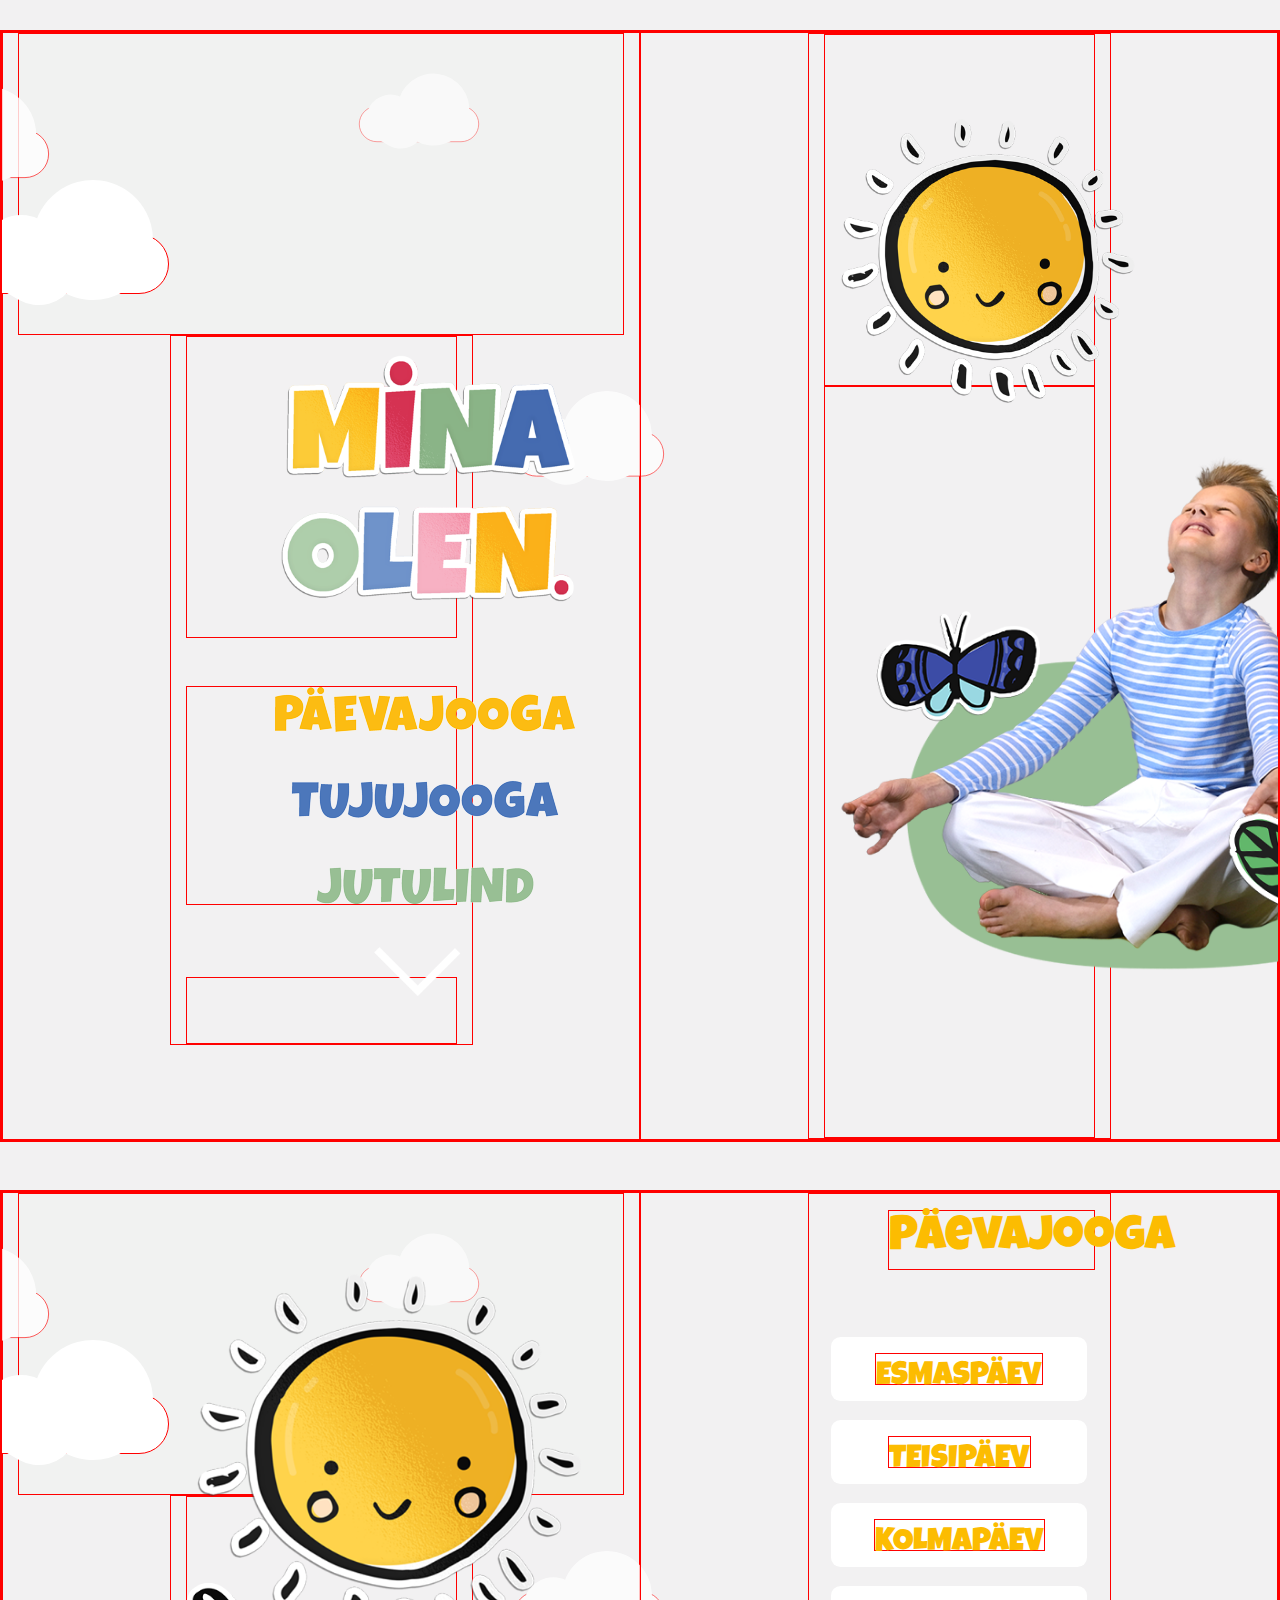
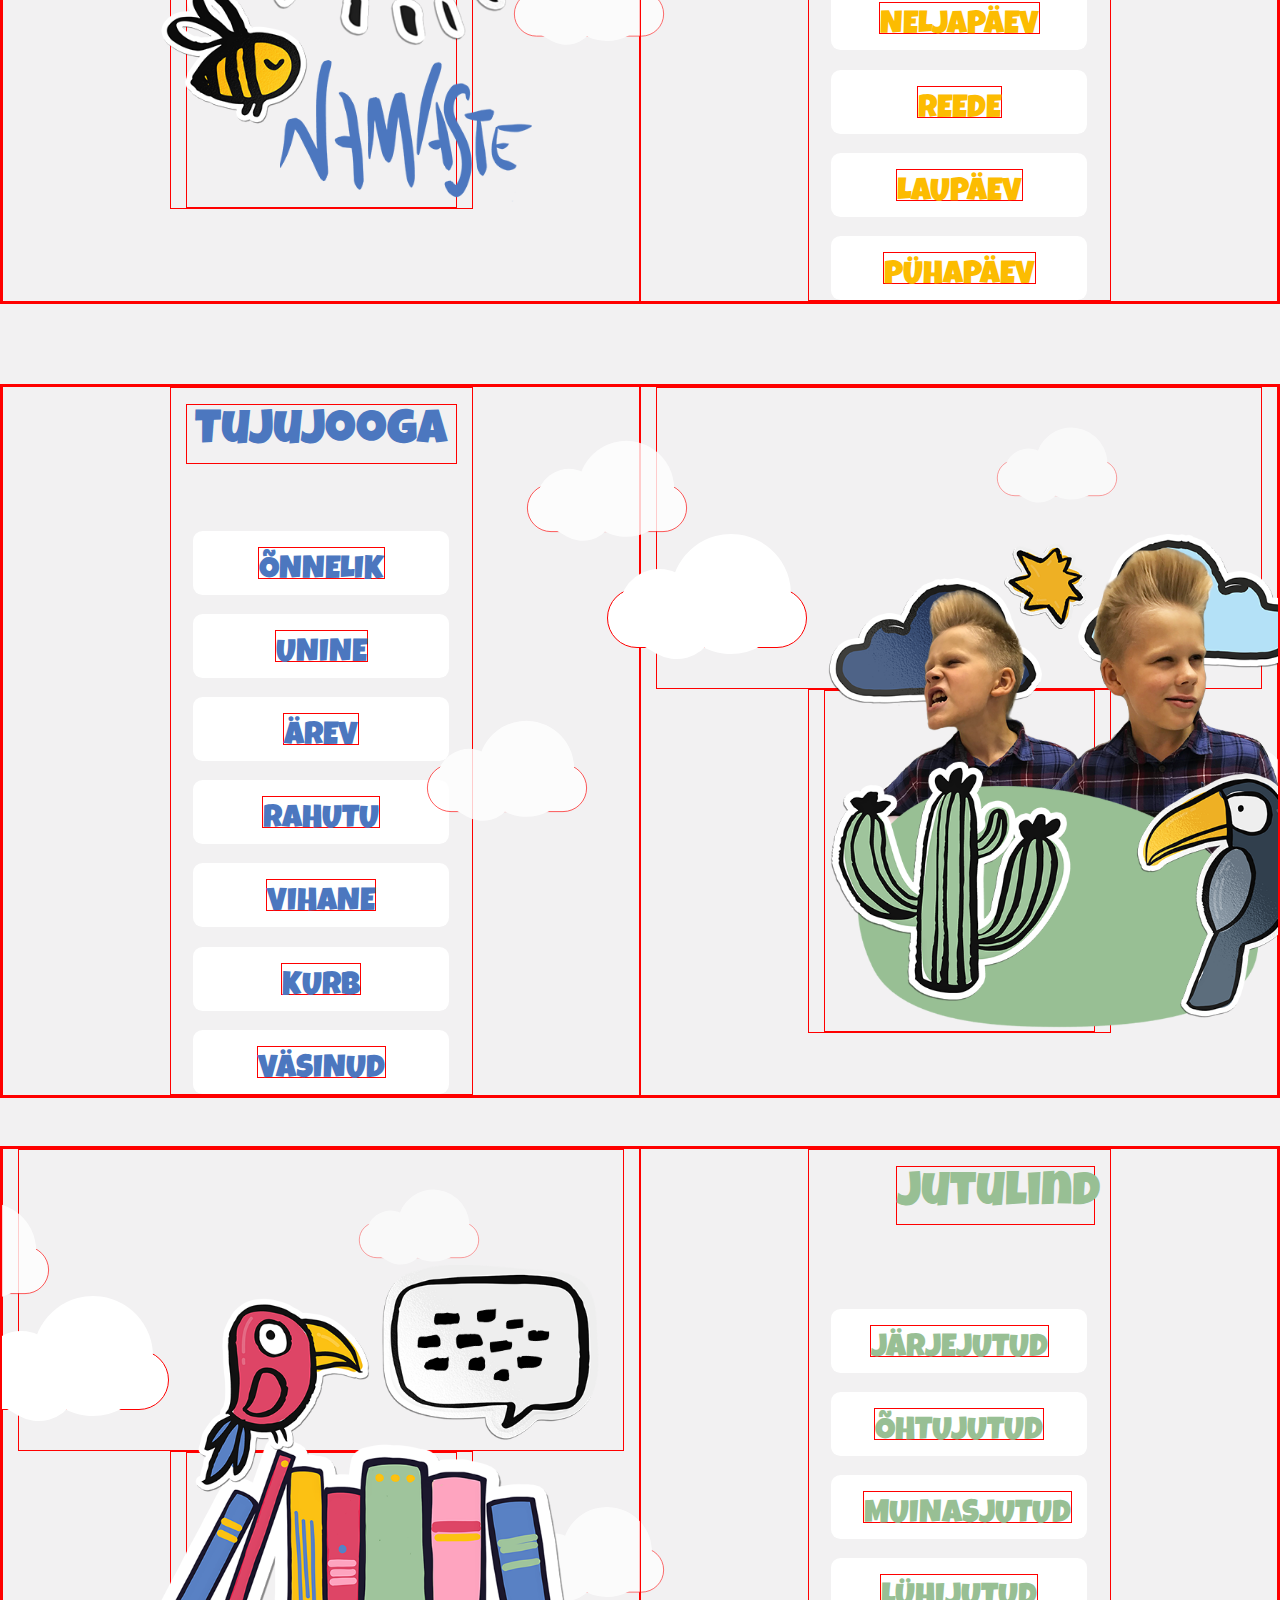
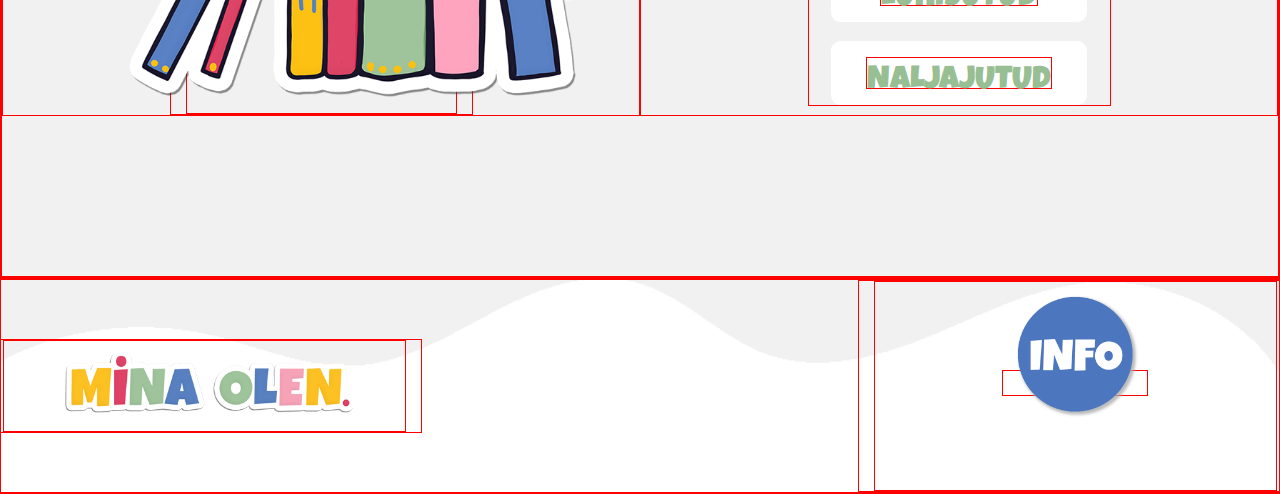
==== commit aa3ba867: "laupäev 20.03" ====
--- a/index.html
+++ b/index.html
@@ -15,8 +15,7 @@
     <!--fondid-->
 
     <link rel="preconnect" href="https://fonts.gstatic.com">
-    <link href="https://fonts.googleapis.com/css2?family=Luckiest+Guy&family=Oswald:wght@300&display=swap"
-          rel="stylesheet">
+    <link href="https://fonts.googleapis.com/css2?family=Luckiest+Guy&family=Oswald:wght@300&display=swap" rel="stylesheet">
 
     <!--MO stiil-->
 
@@ -27,226 +26,233 @@
 
 <body>
 
-<div class="container-fluid section_main" style="margin-top:30px">
-    <div class="row">
-        <div class="col-sm-6">
-
-            <div id="clouds">
-                <div class="cloud x1"></div>
-                <!-- multiple clouds to dance around -->
-                <div class="cloud x2"></div>
-                <div class="cloud x3"></div>
-                <div class="cloud x4"></div>
-                <div class="cloud x5"></div>
-            </div>
-
-            <div class="img"><img src="images/minaolen.logo.1.stick.v.png"
-                                  style="height:300px; margin-inline-start: 15rem;"></div>
-            <br> <br>
-            <div class="img"><img src="images/hr.sisu.bl1.v.png" style="margin-inline-start: 17rem;"></div>
-            <br> <br> <br>
-            <div class="img"><img src="images/arw.v.png"
-                                  style="height: 65px; margin-inline-start:19rem; margin-top: -2.5rem; margin-bottom: 2.5rem;">
-            </div>
-
+    <div class="container-fluid section_main" style="margin-top:30px">
+        <div class="row">
+            <div class="col-sm-6">
+
+                <div id="clouds">
+                    <div class="cloud x1"></div>
+                    <!-- multiple clouds to dance around -->
+                    <div class="cloud x2"></div>
+                    <div class="cloud x3"></div>
+                    <div class="cloud x4"></div>
+                    <div class="cloud x5"></div>
+                </div>
+
+                <div class=" col-6 mx-auto ">
+                    <div class="img"><img src="images/minaolen.logo.1.stick.v.png" style="height:300px; margin-inline-start: 4rem;"></div>
+                    <br> <br>
+                    <div class="img"><img src="images/hr.sisu.bl1.v.png" style="margin-inline-start: 5.5rem;"></div>
+                    <br> <br> <br>
+                    <div class="img"><img src="images/arw.v.png" style="height: 65px; margin-inline-start:7rem; margin-top: -2.5rem; margin-bottom: 2.5rem;">
+                    </div>
+                </div>
+
+                <hr class="d-sm-none ">
+            </div>
+            <div class="col-sm-6">
+                <div class=" col-6 mx-auto ">
+
+
+                    <div class="img3"><img src="images/sun.stc1.png" style="height:350px; margin-top: 3rem; margin-bottom: -3rem;"></div>
+                    <div class="img2"><img src="images/mo.hr.hr.png" style="height:750px; padding-bottom: 7rem;"></div>
+                </div>
+
+            </div>
+        </div>
+    </div>
+
+    <!-- PÄEVAJOOGA-->
+
+    <div class="container-fluid section_day" style="margin-top:3rem; ">
+        <div class="row">
+
+
+            <div class="col-sm-6">
+
+                <div id="clouds">
+                    <div class="cloud x1"></div>
+                    <!-- multiple clouds to dance around -->
+                    <div class="cloud x2"></div>
+                    <div class="cloud x3"></div>
+                    <div class="cloud x4"></div>
+                    <div class="cloud x5"></div>
+                </div>
+                <div class=" col-6 mx-auto ">
+                    <div class="img">
+                        <img src="images/pj.hr.png" style="height:550px; margin-top: -15rem; margin-inline-start: -5rem;"></div>
+
+                </div>
+            </div>
+
+
+            <div class="col-sm-6 ">
+
+                <div class=" col-6 mx-auto ">
+                    <h1 style="color:#fcbc01; margin-inline-start: 4rem; margin-top: 1rem;"> Päevajooga </h1>
+
+                    <ul class=" nav nav-pills flex-column" style="margin-top: 3rem;">
+                        <li class="nav-item mx-auto">
+                            <a class="btn1 " href="esmaspaev.html ">Esmaspäev</a>
+                        </li>
+                        <li class="nav-item mx-auto ">
+                            <a class="btn1 " href="teisipaev.html ">Teisipäev</a>
+                        </li>
+                        <li class="nav-item mx-auto">
+                            <a class="btn1 " href="kolmapaev.html ">Kolmapäev</a>
+                        </li>
+                        <li class="nav-item mx-auto">
+                            <a class="btn1 " href="neljpaev.html ">Neljapäev</a>
+                        </li>
+                        <li class="nav-item mx-auto">
+                            <a class="btn1 " href="reede.html ">Reede</a>
+                        </li>
+                        <li class="nav-item mx-auto">
+                            <a class="btn1 " href="laupaev.html ">Laupäev</a>
+                        </li>
+                        <li class="nav-item mx-auto">
+                            <a class="btn1 " href="puhapaev.html ">Pühapäev</a>
+                        </li>
+                </div>
+            </div>
+
+            </ul>
             <hr class="d-sm-none ">
         </div>
-        <div class="col-sm-6 ">
-
-            <div class="img3"><img src="images/sun.stc1.png"
-                                   style="height:350px; margin-top: 3rem; margin-bottom: -3rem;"></div>
-            <div class="img2"><img src="images/mo.hr.hr.png" style="height:750px; padding-bottom: 7rem;"></div>
-
-        </div>
-    </div>
-</div>
-
-<!-- PÄEVAJOOGA-->
-
-<div class="container-fluid section_day" style="margin-top:3rem; ">
-    <div class="row">
-
-
-        <div class="col-sm-6">
-
-            <div id="clouds">
-                <div class="cloud x1"></div>
-                <!-- multiple clouds to dance around -->
-                <div class="cloud x2"></div>
-                <div class="cloud x3"></div>
-                <div class="cloud x4"></div>
-                <div class="cloud x5"></div>
-            </div>
-            <div class="img">
-                <img src="images/pj.hr.png" style="height:550px; margin-top: -15rem; margin-inline-start: 10rem;"></div>
-
-        </div>
-
-
-        <div class="col-sm-6 ">
-
-            <div class=" col-6 mx-auto ">
-                <h1 style="color:#fcbc01; margin-inline-start: 4.5rem; margin-top: 1rem;"> PÄEVAJOOGA </h1>
-
-                <ul class=" nav nav-pills nav justify-content-center-center;  ">
-                    <li class="nav-item">
-                        <a class="btn1 " href="esmaspaev.html ">Esmaspäev</a>
-                    </li>
-                    <li class="nav-item ">
-                        <a class="btn1 " href="teisipaev.html ">TEISIPÄEV</a>
-                    </li>
-                    <li class="nav-item ">
-                        <a class="btn1 " href="kolmapaev.html ">KOLMAPÄEV</a>
-                    </li>
-                    <li class="nav-item ">
-                        <a class="btn1 " href="neljpaev.html ">NELJAPÄEV</a>
-                    </li>
-                    <li class="nav-item ">
-                        <a class="btn1 " href="reede.html ">REEDE</a>
-                    </li>
-                    <li class="nav-item ">
-                        <a class="btn1 " href="laupaev.html ">LAUPÄEV</a>
-                    </li>
-                    <li class="nav-item ">
-                        <a class="btn1 " href="puhapaev.html ">PÜHAPÄEV</a>
-                    </li>
+    </div>
+    <!-- TUJUJOOGA-->
+
+    <div class="container-fluid" style="margin-top: 5rem; ">
+        <div class="row ">
+            <div class="col-sm-6 ">
+                <div class=" col-6 mx-auto ">
+
+                    <h1 class="text-center" style="color:#4c77bf; margin-top: 1rem;"> Tujujooga </h1>
+
+                    <ul class=" nav nav-pills flex-column" style="margin-top: 3rem;">
+                        <li class="nav-item mx-auto">
+                            <a class="btn2 " href="# ">Õnnelik</a>
+                        </li>
+                        <li class="nav-item mx-auto">
+                            <a class="btn2 " href="# ">Unine</a>
+                        </li>
+                        <li class="nav-item mx-auto">
+                            <a class="btn2 " href="# ">Ärev</a>
+                        </li>
+                        <li class="nav-item mx-auto">
+                            <a class="btn2 " href="# ">Rahutu</a>
+                        </li>
+                        <li class="nav-item mx-auto">
+                            <a class="btn2 " href="# ">Vihane</a>
+                        </li>
+                        <li class="nav-item mx-auto">
+                            <a class="btn2 " href="# ">Kurb</a>
+                        </li>
+                        <li class="nav-item mx-auto">
+                            <a class="btn2 " href="# ">Väsinud</a>
+                        </li>
+                    </ul>
+                </div>
+            </div>
+
+            <hr class="d-sm-none ">
+
+
+            <div class="col-sm-6 ">
+                <div id="clouds ">
+                    <div class="cloud x1 "></div>
+                    <!-- multiple clouds to dance around -->
+                    <div class="cloud x2 "></div>
+                    <div class="cloud x3 "></div>
+                    <div class="cloud x4 "></div>
+                    <div class="cloud x5 "></div>
+                </div>
+                <div class=" col-6 mx-auto ">
+                    <div class="img3 "><img src="images/tj.hr.png " style="height:500px; margin-top: -10rem;"></div>
+
+                </div>
+            </div>
+        </div>
+    </div>
+
+    <!-- JUTULINNU TUBA -->
+
+    <div class="container-fluid" style="margin-top:3rem; ">
+        <div class="row" style="background-color: #f2f1f2; padding-bottom: 10rem;">
+
+            <div class="col-sm-6 ">
+
+
+                <div id="clouds ">
+                    <div class="cloud x1 "></div>
+                    <!-- multiple clouds to dance around -->
+                    <div class="cloud x2 "></div>
+                    <div class="cloud x3 "></div>
+                    <div class="cloud x4 "></div>
+                    <div class="cloud x5 "></div>
+                </div>
+                <div class=" col-6 mx-auto ">
+                    <div class="img3 "><img src="images/jl.hr.png " style="height:500px; margin-inline-start:-5rem; margin-top: -15rem; " ;>
+                    </div>
+
+                </div>
+
+            </div>
+
+
+            <div class="col-sm-6 ">
+
+                <div class=" col-6 mx-auto ">
+
+                    <h1 style="color:#98BF94; margin-inline-start: 4.5rem; margin-top: 1rem; margin-bottom: 4rem;">
+                        Jutulind </h1>
+                    <ul class="nav nav-pills flex-column" style="margin-top: 3rem;">
+
+                        <li class="nav-item mx-auto">
+                            <a class="btn3 " href="# ">Järjejutud</a>
+                        </li>
+                        <li class="nav-item mx-auto">
+                            <a class="btn3 " href="# ">Õhtujutud</a>
+                        </li>
+                        <li class="nav-item mx-auto">
+                            <a class="btn3 " href="# ">Muinasjutud</a>
+                        </li>
+                        <li class="nav-item mx-auto">
+                            <a class="btn3 " href="# ">Lühijutud</a>
+                        </li>
+                        <li class="nav-item mx-auto">
+                            <a class="btn3 " href="# ">Naljajutud</a>
+                        </li>
+                </div>
             </div>
         </div>
 
         </ul>
         <hr class="d-sm-none ">
     </div>
-</div>
-<!-- TUJUJOOGA-->
-
-<div class="container-fluid" style="margin-top: 5rem; ">
-    <div class="row ">
-        <div class="col-sm-6 ">
-            <h1 class="text-center" style="color:#4c77bf; margin-top: 1rem;"> TUJUJOOGA </h1>
-
-            <ul class=" nav nav-pills flex-column" style="margin-top: 3rem;">
-                <li class="nav-item mx-auto">
-                    <a class="btn2 " href="# ">ÕNNELIK</a>
-                </li>
-                <li class="nav-item mx-auto">
-                    <a class="btn2 " href="# ">UNINE</a>
-                </li>
-                <li class="nav-item mx-auto">
-                    <a class="btn2 " href="# ">ÄREV</a>
-                </li>
-                <li class="nav-item mx-auto">
-                    <a class="btn2 " href="# ">RAHUTU</a>
-                </li>
-                <li class="nav-item mx-auto">
-                    <a class="btn2 " href="# ">VIHANE</a>
-                </li>
-                <li class="nav-item mx-auto">
-                    <a class="btn2 " href="# ">KURB</a>
-                </li>
-                <li class="nav-item mx-auto">
-                    <a class="btn2 " href="# ">VÄSINUD</a>
-                </li>
-
-
-            </ul>
-
-        </div>
-        <hr class="d-sm-none ">
-
-
-        <div class="col-sm-6 ">
-            <div id="clouds ">
-                <div class="cloud x1 "></div>
-                <!-- multiple clouds to dance around -->
-                <div class="cloud x2 "></div>
-                <div class="cloud x3 "></div>
-                <div class="cloud x4 "></div>
-                <div class="cloud x5 "></div>
-            </div>
-            <div class="img3 "><img src="images/tj.hr.png "
-                                    style="height:500px; margin-top: -10rem; padding-inline-start: 0rem; "></div>
-
-
-        </div>
-    </div>
-</div>
-
-<!-- JUTULINNU TUBA -->
-
-<div class="container-fluid" style="margin-top:3rem; ">
-    <div class="row" style="background-color: #f2f1f2; padding-bottom: 10rem;">
-
-        <div class="col-sm-6 ">
-
-
-            <div id="clouds ">
-                <div class="cloud x1 "></div>
-                <!-- multiple clouds to dance around -->
-                <div class="cloud x2 "></div>
-                <div class="cloud x3 "></div>
-                <div class="cloud x4 "></div>
-                <div class="cloud x5 "></div>
-            </div>
-            <div class="img3 "><img src="images/jl.hr.png "
-                                    style="height:500px; margin-inline-start:15rem; margin-top: -15rem; " ;>
-            </div>
-
-        </div>
-
-
-        <div class="col-sm-6 ">
-
-            <div class=" col-6 mx-auto ">
-
-                <h1 style="color:#98BF94; margin-inline-start: 14rem; margin-top: 1rem; margin-bottom: 4rem;">
-                    JUTULIND </h1>
-                <ul class=" nav justify-content-center">
-                    <div class="d-grid gap-2 col-6 mx-auto ">
-                        <li class="nav-item ">
-                            <a class="btn3 " href="# ">JÄRJEJUTUD</a>
-                        </li>
-                        <li class="nav-item ">
-                            <a class="btn3 " href="# ">ÕHTUJUTUD</a>
-                        </li>
-                        <li class="nav-item ">
-                            <a class="btn3 " href="# ">MUINASJUTUD</a>
-                        </li>
-                        <li class="nav-item ">
-                            <a class="btn3 " href="# ">LÜHIJUTUD</a>
-                        </li>
-                        <li class="nav-item ">
-                            <a class="btn3 " href="# ">NALJAJUTUD</a>
-                        </li>
-                    </div>
-            </div>
-        </div>
-
-        </ul>
-        <hr class="d-sm-none ">
-    </div>
-</div>
-
-
-<div class="container-fluid px-0"
-     style="background: url(images/wvs.w25367.png) no-repeat top center; background-size: 100%">
-    <div class="row section_footer align-items-center justify-content-between">
-        <div class="col-sm-2 ">
-            <div class="img3 ">
-                <img src="images/minaolen.logo.hor.tp.str.vk.png "
-                     style="height:90px;">
-            </div>
-        </div>
-
-        <div class="col-sm-4">
-            <p class="img3 text-center"><a href="info.html"><img src="images/info.btn.png "
-                                                                 style="height:10rem;"></a></p>
-        </div>
-
-
-    </div>
-
-</div>
+    </div>
+
+
+    <div class="container-fluid px-0" style="background: url(images/wvs.w25367.png) no-repeat top center; background-size: 100%">
+        <div class="row section_footer align-items-center justify-content-between">
+            <div class="col-sm-4 ">
+                <div class="img3 text-center">
+                    <img src="images/minaolen.logo.hor.tp.str.vk.png " style="height:90px;">
+                </div>
+            </div>
+
+            <div class="col-sm-4">
+                <div class="img3 text-center">
+                    <a href="info.html"><img src="images/info.btn.png " style="height:9rem; margin-bottom: 4rem;"></a>
+                </div>
+
+
+
+            </div>
+
+        </div>
 
 
 </body>
+
 </html>--- a/style.css
+++ b/style.css
@@ -1,10 +1,11 @@
-/* div,
+div,
 a,
 h1,
 p,
 nav {
     border: 1px solid red;
-} */
+}
+
 body {
     background-color: #f2f1f2;
     font-family: "Luckiest Guy", cursive;
@@ -24,15 +25,19 @@
     overflow: hidden;
 }
 
+
 /* .img {
     height: 200px;
     /* background-color: bisque; */
+
+
 /* padding-inline-start: 120px;
 
 }
 /* * .img2 {
     height: 600px;
 } */
+
 .nav-item {
     background-color: white;
     font-size: 2rem;
@@ -41,11 +46,10 @@
     vertical-align: middle;
     border-radius: 0.6rem;
     border-color: none;
-    width: 15rem;
+    width: 16rem;
     height: 4rem;
     padding: 1rem 2rem;
     margin-top: 1.2rem;
-    margin-inline-start: 6rem;
     text-decoration: none;
     text-transform: uppercase;
     text-overflow: clip;
@@ -69,7 +73,9 @@
     color: #98bf94;
 }
 
+
 /*PILVED*/
+
 #clouds {
     padding: -100px 0;
     background: #f1f2f1;
@@ -77,7 +83,9 @@
     background: -moz-linear-gradient(top, #f1f2f1 0%, #f1f2f1 100%);
 }
 
+
 /*Time to finalise the cloud shape*/
+
 .cloud {
     width: 200px;
     height: 60px;
@@ -112,14 +120,18 @@
     right: 15px;
 }
 
+
 /*Time to animate*/
+
 .x1 {
     left: -50px;
     top: 200px;
     animation: moveclouds 45s linear infinite;
 }
 
+
 /*variable speed, opacity, and position of clouds for realistic effect*/
+
 .x2 {
     left: 300px;
     transform: scale(0.6);
@@ -166,8 +178,11 @@
     }
 }
 
-.section_footer {
-    padding-top: 100px;
+@include media-breakpoint-up(sm) {
+    .row section_paevajooga_harjutused {
+        display: block;
+    }
 }
 
+
 /*# sourceMappingURL=style.css.map */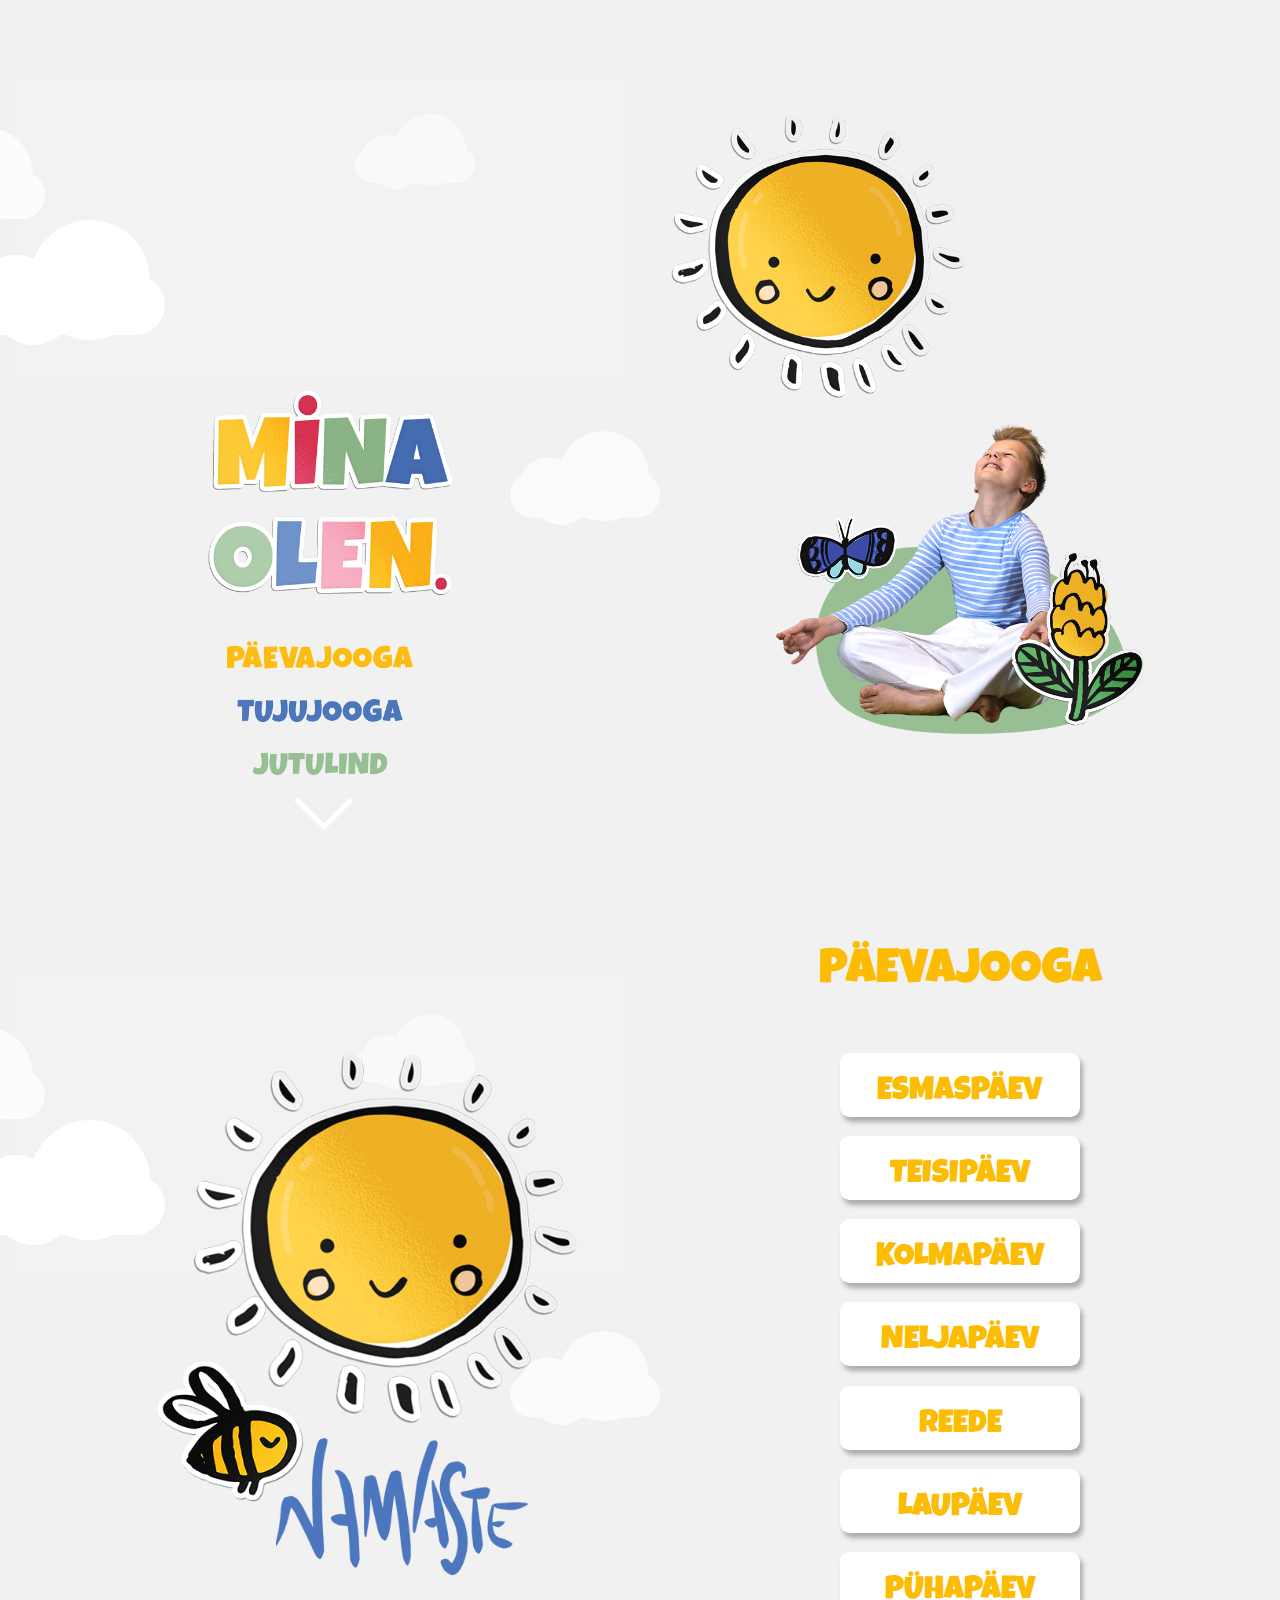
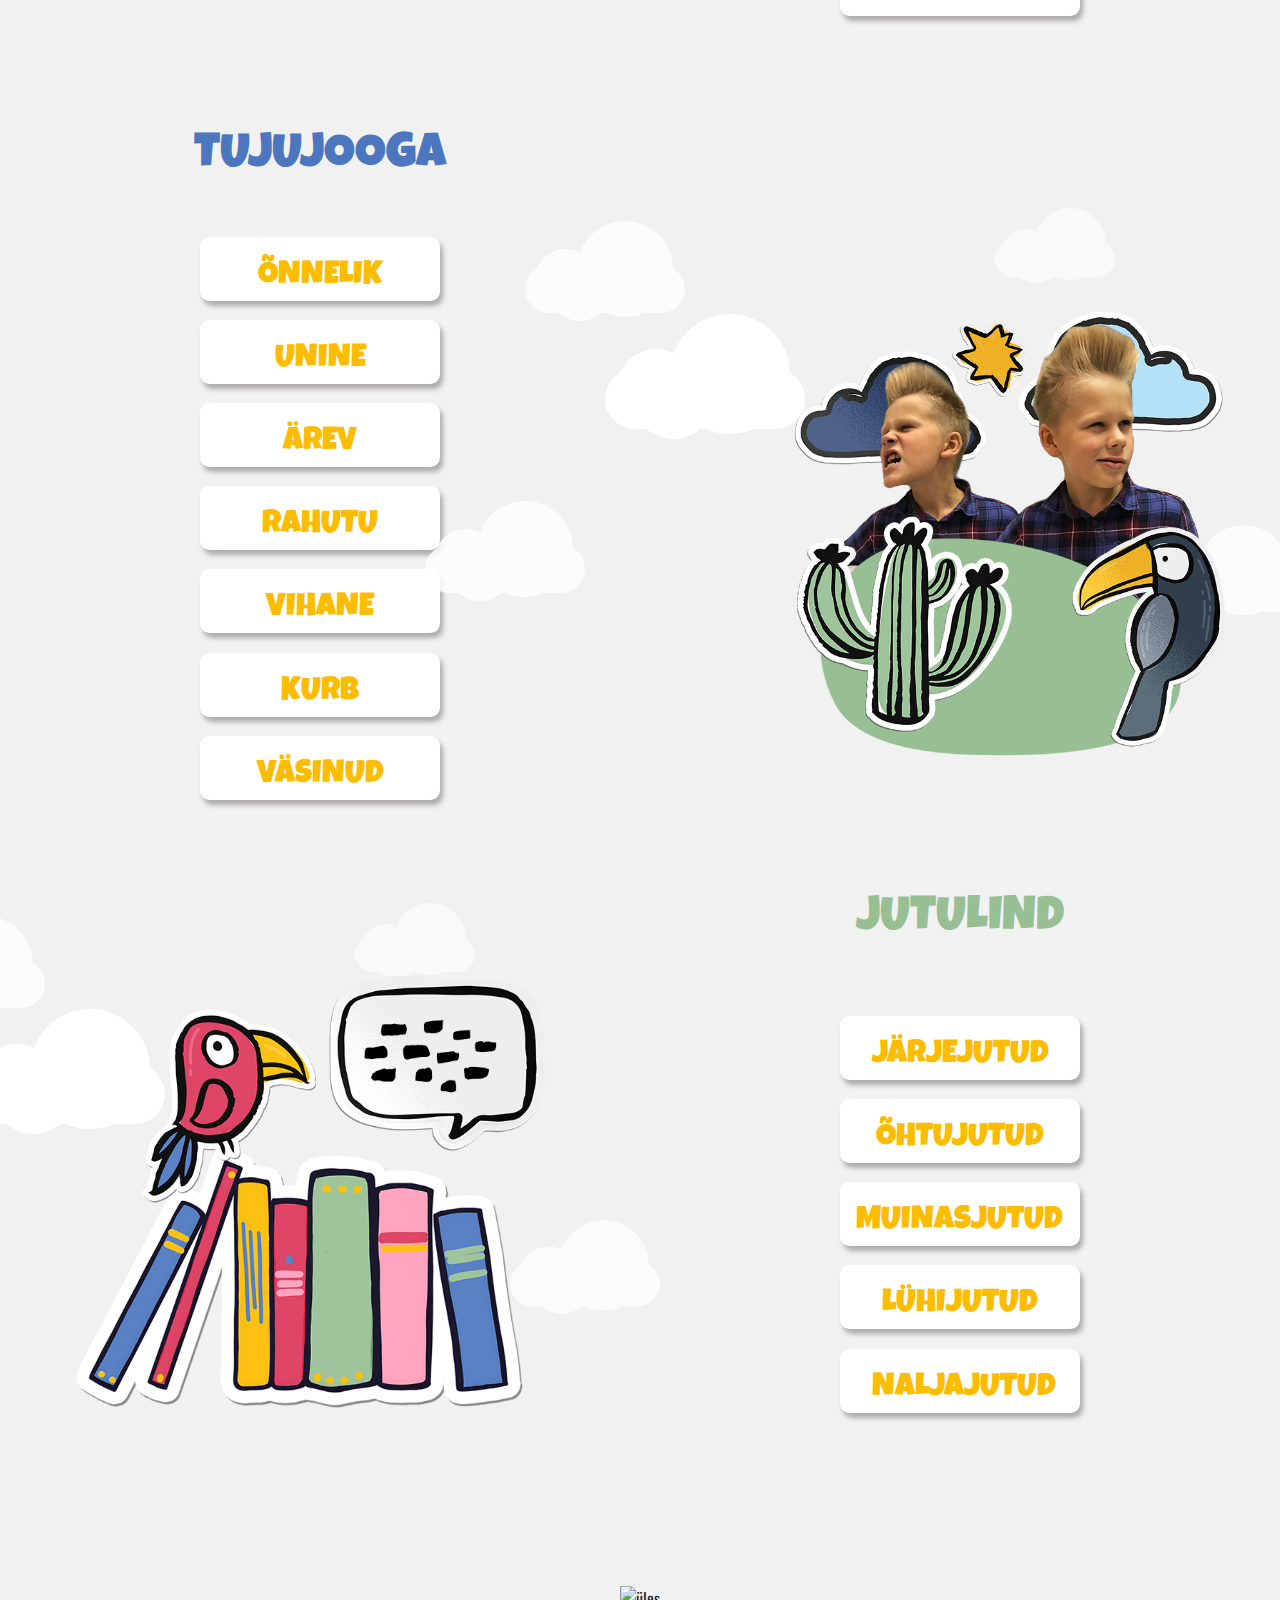
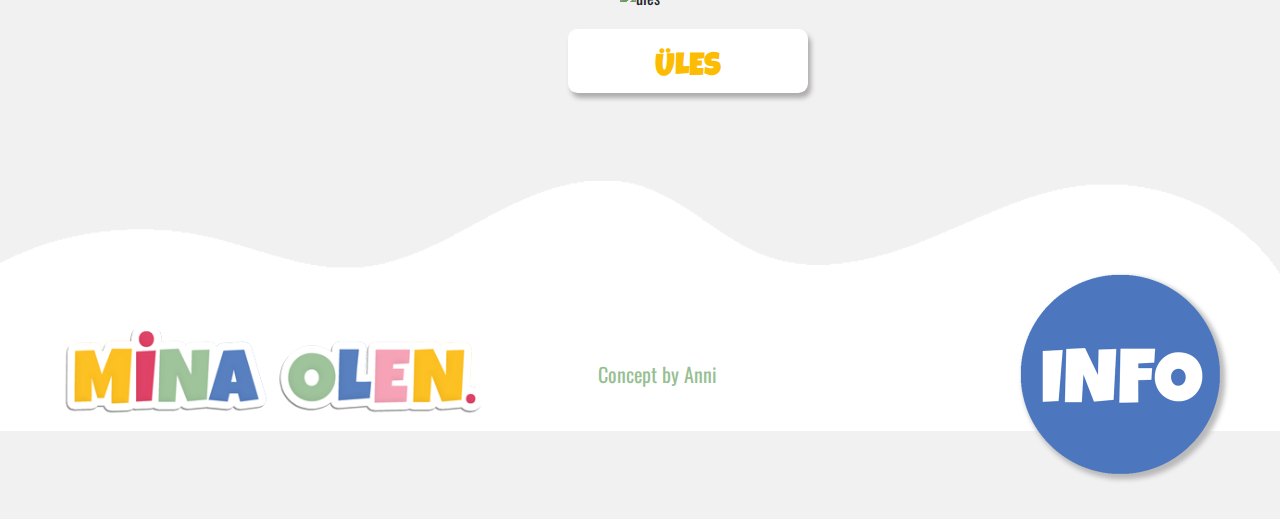
==== commit f26c2a2c: "Add files via upload" ====
--- a/index.html
+++ b/index.html
@@ -12,6 +12,10 @@
     <script src="https://cdnjs.cloudflare.com/ajax/libs/popper.js/1.16.0/umd/popper.min.js"></script>
     <script src="https://maxcdn.bootstrapcdn.com/bootstrap/4.5.2/js/bootstrap.min.js"></script>
 
+
+    <script src="scroll.js"></script>
+
+
     <!--fondid-->
 
     <link rel="preconnect" href="https://fonts.gstatic.com">
@@ -20,6 +24,7 @@
     <!--MO stiil-->
 
     <link rel="stylesheet" href="style.css">
+    <link rel="stylesheet" href="style.scss">
 
 
 </head>
@@ -27,231 +32,276 @@
 <body>
 
     <div class="container-fluid section_main" style="margin-top:30px">
-        <div class="row">
-            <div class="col-sm-6">
+        <div class="row align-items-center justify-content-between">
+            <div class="col-md-6 mx-auto">
 
                 <div id="clouds">
                     <div class="cloud x1"></div>
-                    <!-- multiple clouds to dance around -->
                     <div class="cloud x2"></div>
                     <div class="cloud x3"></div>
                     <div class="cloud x4"></div>
                     <div class="cloud x5"></div>
                 </div>
 
-                <div class=" col-6 mx-auto ">
-                    <div class="img"><img src="images/minaolen.logo.1.stick.v.png" style="height:300px; margin-inline-start: 4rem;"></div>
-                    <br> <br>
-                    <div class="img"><img src="images/hr.sisu.bl1.v.png" style="margin-inline-start: 5.5rem;"></div>
-                    <br> <br> <br>
-                    <div class="img"><img src="images/arw.v.png" style="height: 65px; margin-inline-start:7rem; margin-top: -2.5rem; margin-bottom: 2.5rem;">
-                    </div>
-                </div>
-
-                <hr class="d-sm-none ">
-            </div>
-            <div class="col-sm-6">
-                <div class=" col-6 mx-auto ">
-
-
-                    <div class="img3"><img src="images/sun.stc1.png" style="height:350px; margin-top: 3rem; margin-bottom: -3rem;"></div>
-                    <div class="img2"><img src="images/mo.hr.hr.png" style="height:750px; padding-bottom: 7rem;"></div>
-                </div>
-
+                <div class=" col-md-6 mx-auto">
+
+                    <div class="text-center">
+                        <img src="images/minaolen.logo.1.stick.v.png" style="height:250px; "></div>
+
+                    <div class="text-center">
+                        <img src="images/hr.sisu.bl1.v.png" style="height:150px; padding-top: 1rem; "></div>
+
+                    <div class="text-center">
+                        <img src="images/arw.v.png" style="height: 60px; padding-top: 1rem; ">
+                    </div>
+                </div>
+            </div>
+
+            <div class="col-md-6 mx-auto">
+                <div class="img-responsive">
+                    <img src="images/sun.stc1.png" style="height:350px; margin-top: 3rem; margin-bottom: -3rem;"></div>
+                <div class="text-center">
+                    <img src="images/mo.hr.hr.png" style="height:500px; padding-bottom: 7rem;"></div>
             </div>
         </div>
     </div>
 
     <!-- PÄEVAJOOGA-->
 
-    <div class="container-fluid section_day" style="margin-top:3rem; ">
-        <div class="row">
-
-
-            <div class="col-sm-6">
+    <div class="container-fluid" style="margin-top:3rem; ">
+        <div class="row align-items-center">
+
+
+            <div class="col-md-6">
 
                 <div id="clouds">
                     <div class="cloud x1"></div>
-                    <!-- multiple clouds to dance around -->
                     <div class="cloud x2"></div>
                     <div class="cloud x3"></div>
                     <div class="cloud x4"></div>
                     <div class="cloud x5"></div>
                 </div>
-                <div class=" col-6 mx-auto ">
-                    <div class="img">
+                <div class=" col-md-6 mx-auto ">
+                    <div class="text-center">
                         <img src="images/pj.hr.png" style="height:550px; margin-top: -15rem; margin-inline-start: -5rem;"></div>
 
                 </div>
             </div>
 
 
-            <div class="col-sm-6 ">
-
-                <div class=" col-6 mx-auto ">
-                    <h1 style="color:#fcbc01; margin-inline-start: 4rem; margin-top: 1rem;"> Päevajooga </h1>
-
-                    <ul class=" nav nav-pills flex-column" style="margin-top: 3rem;">
-                        <li class="nav-item mx-auto">
-                            <a class="btn1 " href="esmaspaev.html ">Esmaspäev</a>
-                        </li>
-                        <li class="nav-item mx-auto ">
-                            <a class="btn1 " href="teisipaev.html ">Teisipäev</a>
-                        </li>
-                        <li class="nav-item mx-auto">
-                            <a class="btn1 " href="kolmapaev.html ">Kolmapäev</a>
-                        </li>
-                        <li class="nav-item mx-auto">
-                            <a class="btn1 " href="neljpaev.html ">Neljapäev</a>
-                        </li>
-                        <li class="nav-item mx-auto">
-                            <a class="btn1 " href="reede.html ">Reede</a>
-                        </li>
-                        <li class="nav-item mx-auto">
-                            <a class="btn1 " href="laupaev.html ">Laupäev</a>
-                        </li>
-                        <li class="nav-item mx-auto">
-                            <a class="btn1 " href="puhapaev.html ">Pühapäev</a>
-                        </li>
-                </div>
-            </div>
-
+            <div class=" col-md-6 ">
+                <h1 class="text-center text-uppercase" style="color:#fcbc01;margin-top: 1rem;">päevajooga </h1>
+
+                <ul class=" nav nav-pills flex-column" style="margin-top: 2rem; padding-bottom: 1rem;">
+                    <li class="nav-item myhr mx-auto">
+
+                        <a class="btn1" href="esmaspaev.html ">esmaspäev</a>
+                    </li>
+                    <li class="nav-item myhr mx-auto ">
+                        <a class="btn1 " href="teisipaev.html ">teisipäev</a>
+                    </li>
+                    <li class="nav-item myhr mx-auto">
+                        <a class="btn1 " href="kolmapaev.html ">kolmapäev</a>
+                    </li>
+                    <li class="nav-item myhr mx-auto">
+                        <a class="btn1 " href="neljpaev.html ">neljapäev</a>
+                    </li>
+                    <li class="nav-item myhr mx-auto">
+                        <a class="btn1 " href="reede.html ">reede</a>
+                    </li>
+                    <li class="nav-item myhr mx-auto">
+                        <a class="btn1 " href="laupaev.html ">laupäev</a>
+                    </li>
+                    <li class="nav-item myhr mx-auto">
+                        <a class="btn1 " href="puhapaev.html ">pühapäev</a>
+                    </li>
+
+            </div>
             </ul>
-            <hr class="d-sm-none ">
-        </div>
-    </div>
+        </div>
+    </div>
+
+
     <!-- TUJUJOOGA-->
 
     <div class="container-fluid" style="margin-top: 5rem; ">
-        <div class="row ">
-            <div class="col-sm-6 ">
-                <div class=" col-6 mx-auto ">
-
-                    <h1 class="text-center" style="color:#4c77bf; margin-top: 1rem;"> Tujujooga </h1>
-
-                    <ul class=" nav nav-pills flex-column" style="margin-top: 3rem;">
-                        <li class="nav-item mx-auto">
-                            <a class="btn2 " href="# ">Õnnelik</a>
-                        </li>
-                        <li class="nav-item mx-auto">
-                            <a class="btn2 " href="# ">Unine</a>
-                        </li>
-                        <li class="nav-item mx-auto">
-                            <a class="btn2 " href="# ">Ärev</a>
-                        </li>
-                        <li class="nav-item mx-auto">
-                            <a class="btn2 " href="# ">Rahutu</a>
-                        </li>
-                        <li class="nav-item mx-auto">
-                            <a class="btn2 " href="# ">Vihane</a>
-                        </li>
-                        <li class="nav-item mx-auto">
-                            <a class="btn2 " href="# ">Kurb</a>
-                        </li>
-                        <li class="nav-item mx-auto">
-                            <a class="btn2 " href="# ">Väsinud</a>
-                        </li>
-                    </ul>
-                </div>
-            </div>
-
-            <hr class="d-sm-none ">
-
-
-            <div class="col-sm-6 ">
+        <div class="row align-items-center">
+
+            <div class="col-md-6 order-md-last ">
                 <div id="clouds ">
                     <div class="cloud x1 "></div>
-                    <!-- multiple clouds to dance around -->
                     <div class="cloud x2 "></div>
                     <div class="cloud x3 "></div>
                     <div class="cloud x4 "></div>
                     <div class="cloud x5 "></div>
                 </div>
-                <div class=" col-6 mx-auto ">
-                    <div class="img3 "><img src="images/tj.hr.png " style="height:500px; margin-top: -10rem;"></div>
-
-                </div>
-            </div>
-        </div>
-    </div>
+                <div class=" col-md-6 mx-auto ">
+                    <div class="text-center">
+                        <img src="images/tj.hr.png " style="height:450px; margin-top: -10rem; margin-inline-start: -2rem;"></div>
+
+                </div>
+            </div>
+
+            <div class=" col-md-6">
+
+                <h1 class="text-center" style="color:#4c77bf; margin-top: 1rem;"> tujujooga </h1>
+
+                <ul class=" nav nav-pills flex-column" style="margin-top: 2rem; padding-bottom: 1rem;">
+                    <li class="nav-item myhr mx-auto">
+                        <a class="btn2 " href="onnelik.html">õnnelik</a>
+                    </li>
+                    <li class="nav-item myhr mx-auto">
+                        <a class="btn2 " href="# ">unine</a>
+                    </li>
+                    <li class="nav-item myhr mx-auto">
+                        <a class="btn2 " href="# ">ärev</a>
+                    </li>
+                    <li class="nav-item myhr mx-auto">
+                        <a class="btn2 " href="# ">rahutu</a>
+                    </li>
+                    <li class="nav-item myhr mx-auto">
+                        <a class="btn2 " href="# ">vihane</a>
+                    </li>
+                    <li class="nav-item myhr mx-auto">
+                        <a class="btn2 " href="# ">kurb</a>
+                    </li>
+                    <li class="nav-item myhr mx-auto">
+                        <a class="btn2 " href="# ">väsinud</a>
+                    </li>
+                </ul>
+            </div>
+        </div>
+    </div>
+
 
     <!-- JUTULINNU TUBA -->
 
     <div class="container-fluid" style="margin-top:3rem; ">
-        <div class="row" style="background-color: #f2f1f2; padding-bottom: 10rem;">
-
-            <div class="col-sm-6 ">
-
+        <div class="row align-items-center" style="background-color: #f2f1f2; padding-bottom: 10rem;">
+
+            <div class="col-md-6 ">
 
                 <div id="clouds ">
                     <div class="cloud x1 "></div>
-                    <!-- multiple clouds to dance around -->
                     <div class="cloud x2 "></div>
                     <div class="cloud x3 "></div>
                     <div class="cloud x4 "></div>
                     <div class="cloud x5 "></div>
                 </div>
-                <div class=" col-6 mx-auto ">
-                    <div class="img3 "><img src="images/jl.hr.png " style="height:500px; margin-inline-start:-5rem; margin-top: -15rem; " ;>
-                    </div>
-
-                </div>
-
-            </div>
-
-
-            <div class="col-sm-6 ">
-
-                <div class=" col-6 mx-auto ">
-
-                    <h1 style="color:#98BF94; margin-inline-start: 4.5rem; margin-top: 1rem; margin-bottom: 4rem;">
-                        Jutulind </h1>
-                    <ul class="nav nav-pills flex-column" style="margin-top: 3rem;">
-
-                        <li class="nav-item mx-auto">
-                            <a class="btn3 " href="# ">Järjejutud</a>
-                        </li>
-                        <li class="nav-item mx-auto">
-                            <a class="btn3 " href="# ">Õhtujutud</a>
-                        </li>
-                        <li class="nav-item mx-auto">
-                            <a class="btn3 " href="# ">Muinasjutud</a>
-                        </li>
-                        <li class="nav-item mx-auto">
-                            <a class="btn3 " href="# ">Lühijutud</a>
-                        </li>
-                        <li class="nav-item mx-auto">
-                            <a class="btn3 " href="# ">Naljajutud</a>
-                        </li>
-                </div>
-            </div>
-        </div>
-
+                <div class=" col-md-10 mx-auto ">
+                    <div class="text-center">
+                        <img src="images/jl.hr.png " style="height:500px;margin-top: -15rem; margin-inline-start: -2rem; ">
+                    </div>
+
+                </div>
+            </div>
+
+
+
+            <div class=" col-md-6 mx-auto ">
+
+                <h1 class="text-center text-uppercase" style="color:#98BF94; margin-top: 1rem; ">
+                    jutulind </h1>
+                <ul class="nav nav-pills flex-column" style="margin-top: 3rem;">
+
+                    <li class="nav-item myhr mx-auto">
+                        <a class="btn3 " href="# ">järjejutud</a>
+                    </li>
+                    <li class="nav-item myhr mx-auto">
+                        <a class="btn3 " href="# ">õhtujutud</a>
+                    </li>
+                    <li class="nav-item myhr mx-auto">
+                        <a class="btn3 " style="margin-inline-start: -1rem;" href="# ">muinasjutud</a>
+                    </li>
+                    <li class="nav-item myhr mx-auto">
+                        <a class="btn3 " href="# ">lühijutud</a>
+                    </li>
+                    <li class="nav-item myhr mx-auto">
+                        <a class="btn3 " href="# ">naljajutud</a>
+                    </li>
+            </div>
+        </div>
         </ul>
-        <hr class="d-sm-none ">
-    </div>
-    </div>
-
-
-    <div class="container-fluid px-0" style="background: url(images/wvs.w25367.png) no-repeat top center; background-size: 100%">
-        <div class="row section_footer align-items-center justify-content-between">
-            <div class="col-sm-4 ">
-                <div class="img3 text-center">
-                    <img src="images/minaolen.logo.hor.tp.str.vk.png " style="height:90px;">
-                </div>
-            </div>
-
-            <div class="col-sm-4">
-                <div class="img3 text-center">
-                    <a href="info.html"><img src="images/info.btn.png " style="height:9rem; margin-bottom: 4rem;"></a>
-                </div>
-
-
-
-            </div>
-
-        </div>
-
+    </div>
+    </div>
+
+    <div class="container-fluid px-0" style="padding-bottom: 3.5rem;">
+        <div class="row  align-items-center ">
+
+            <div class=" col-sm-12 mx-auto">
+                <div class="text-center">
+                    <img src="images/tagasi.yles.png" style="height:250px;" alt="üles">
+
+
+                </div>
+
+            </div>
+        </div>
+
+        <div class="row align-items-center" style="padding-bottom: 2rem" ;>
+
+            <div class=" col-sm-12 mx-auto">
+                <div class="text-center">
+
+                    <li class="nav-item myhr">
+                        <a class="btn4" href="index.html ">üles</a>
+                    </li>
+                </div>
+
+            </div>
+        </div>
+    </div>
+
+
+    <!-- <footer> -->
+    <div class="container-fluid px-0" style="background: url(images/wvs.w25367.png)  no-repeat top center; background-size: 100%; height: 150%;position:absolute; height: 250px;">
+
+        <div class="row m-0 pt-5 justify-content-between  align-items-center">
+
+
+            <div class="col-lg-5 col-md-5 col-sm-5 col-xs-4">
+                <div class="card ">
+
+                    <div class="card-body">
+
+                        <div class="card-content-fluid"> <img src="images/minaolen.logo.hor.tp.str.vk.png " style="max-width: 100%"> </img>
+                        </div>
+                    </div>
+                </div>
+            </div>
+
+            <div class="col-lg col-md-4 col-sm col-xs-4">
+                <div class="card  ">
+
+                    <div class="card-body">
+
+                        <div class=" card-content ">
+                            <div class="head1 "> Concept by Anni </div>
+                        </div>
+                    </div>
+                </div>
+            </div>
+
+
+            <div class="card col-lg-3 col-md-3 col-sm-3 col-xs-4">
+
+                <div class="card ">
+
+                    <div class="card-body">
+
+                        <div class="card-content-fluid">
+                            <a href="info.html "><img src="images/info.btn.png " style="margin-inline start: 3rem; max-width:100%"></img>
+                        </div>
+                    </div>
+                </div>
+            </div>
+
+
+            <div class="container-fluid px-0 " style="background:wheat top center; background-size: 100%; "> </div>
+
+        </div>
+    </div>
+    <!-- </footer> -->
 
 </body>
 
--- a/style.css
+++ b/style.css
@@ -1,10 +1,10 @@
-div,
+/* div,
 a,
 h1,
 p,
 nav {
     border: 1px solid red;
-}
+} */
 
 body {
     background-color: #f2f1f2;
@@ -12,31 +12,28 @@
     font-family: "Oswald", sans-serif;
 }
 
-h1 {
+h1,
+h2 {
     font-family: "Luckiest Guy", cursive;
     font-size: 3rem;
+    text-transform: uppercase;
 }
 
 p {
-    font-family: "Oswald", sans-serif;
+    font-family: 'Oswald', sans-serif;
+    text-transform: uppercase;
 }
 
 .row {
     overflow: hidden;
 }
 
-
-/* .img {
-    height: 200px;
-    /* background-color: bisque; */
-
-
-/* padding-inline-start: 120px;
-
-}
-/* * .img2 {
-    height: 600px;
-} */
+hr {
+    border: 1px dashed white;
+    opacity: 0%;
+    padding-top: 3 rem;
+    width: 50%;
+}
 
 .nav-item {
     background-color: white;
@@ -46,10 +43,11 @@
     vertical-align: middle;
     border-radius: 0.6rem;
     border-color: none;
-    width: 16rem;
+    width: 15rem;
     height: 4rem;
     padding: 1rem 2rem;
     margin-top: 1.2rem;
+    margin-inline-start: 6rem;
     text-decoration: none;
     text-transform: uppercase;
     text-overflow: clip;
@@ -59,6 +57,28 @@
 .nav-item a {
     margin-left: auto;
     margin-right: auto;
+    color: #fcbc01;
+    text-decoration: none !important;
+}
+
+.nav-item:active {
+    transform: translate(0px, 5px);
+    -webkit-transform: translate(0px, 5px);
+    box-shadow: 0px 1px 0px 0px;
+}
+
+.myhr {
+    background-color: none;
+    box-shadow: 3px 5px 5px #adabab;
+    border-radius: 0.6rem;
+    transition: all .5s ease-in-out
+}
+
+.myhr:hover {
+    background-color: #fcbc01(79, 78, 78);
+    color: #fcbc01;
+    padding: 1rem 2rem;
+    transform: scale(1.1);
 }
 
 .btn1 {
@@ -70,6 +90,10 @@
 }
 
 .btn3 {
+    color: #98bf94;
+}
+
+.btn4 {
     color: #98bf94;
 }
 
@@ -79,12 +103,12 @@
 #clouds {
     padding: -100px 0;
     background: #f1f2f1;
-    background: linear-gradient(top, #f1f2f1 0%, #f1f2f1 100%);
+    background: -linear-gradient(top, #f1f2f1 0%, #f1f2f1 100%);
     background: -moz-linear-gradient(top, #f1f2f1 0%, #f1f2f1 100%);
 }
 
 
-/*Time to finalise the cloud shape*/
+/*cloud shape*/
 
 .cloud {
     width: 200px;
@@ -103,6 +127,7 @@
     background: #fff;
     width: 100px;
     height: 80px;
+    position: absolute;
     top: -15px;
     left: 10px;
     border-radius: 100px;
@@ -121,7 +146,7 @@
 }
 
 
-/*Time to animate*/
+/*animate*/
 
 .x1 {
     left: -50px;
@@ -178,11 +203,33 @@
     }
 }
 
-@include media-breakpoint-up(sm) {
-    .row section_paevajooga_harjutused {
-        display: block;
+.row-ftr {
+    height: 250px;
+}
+
+p {
+    font-size: 0.8rem;
+}
+
+@media (min-width: 768px) {
+    p {
+        font-size: 1rem;
     }
 }
 
 
-/*# sourceMappingURL=style.css.map */+/* footer */
+
+.card {
+    justify-content: space-between;
+    border: none;
+    background: none;
+    border-bottom: none;
+}
+
+.head1 {
+    font-family: 'Oswald', sans-serif;
+    font-size: 20px;
+    color: #98bf94;
+    margin-left: 30px;
+}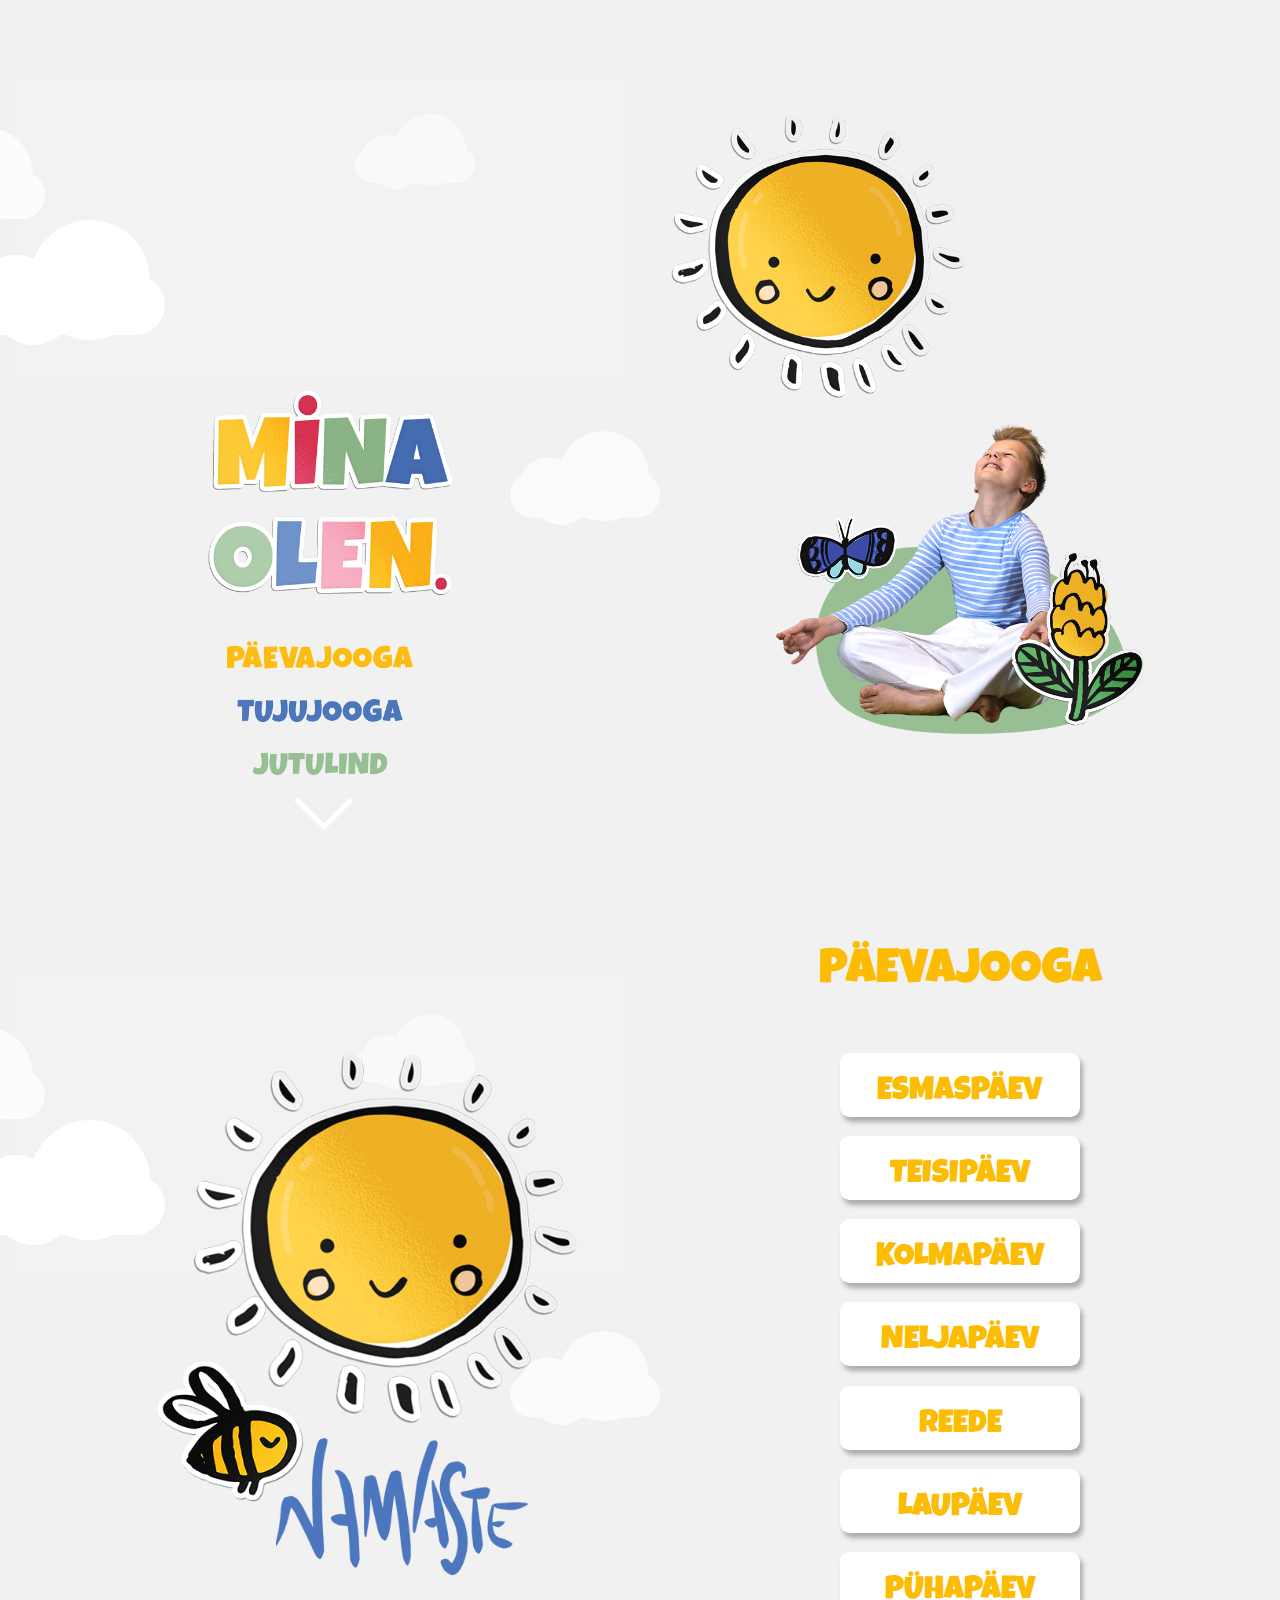
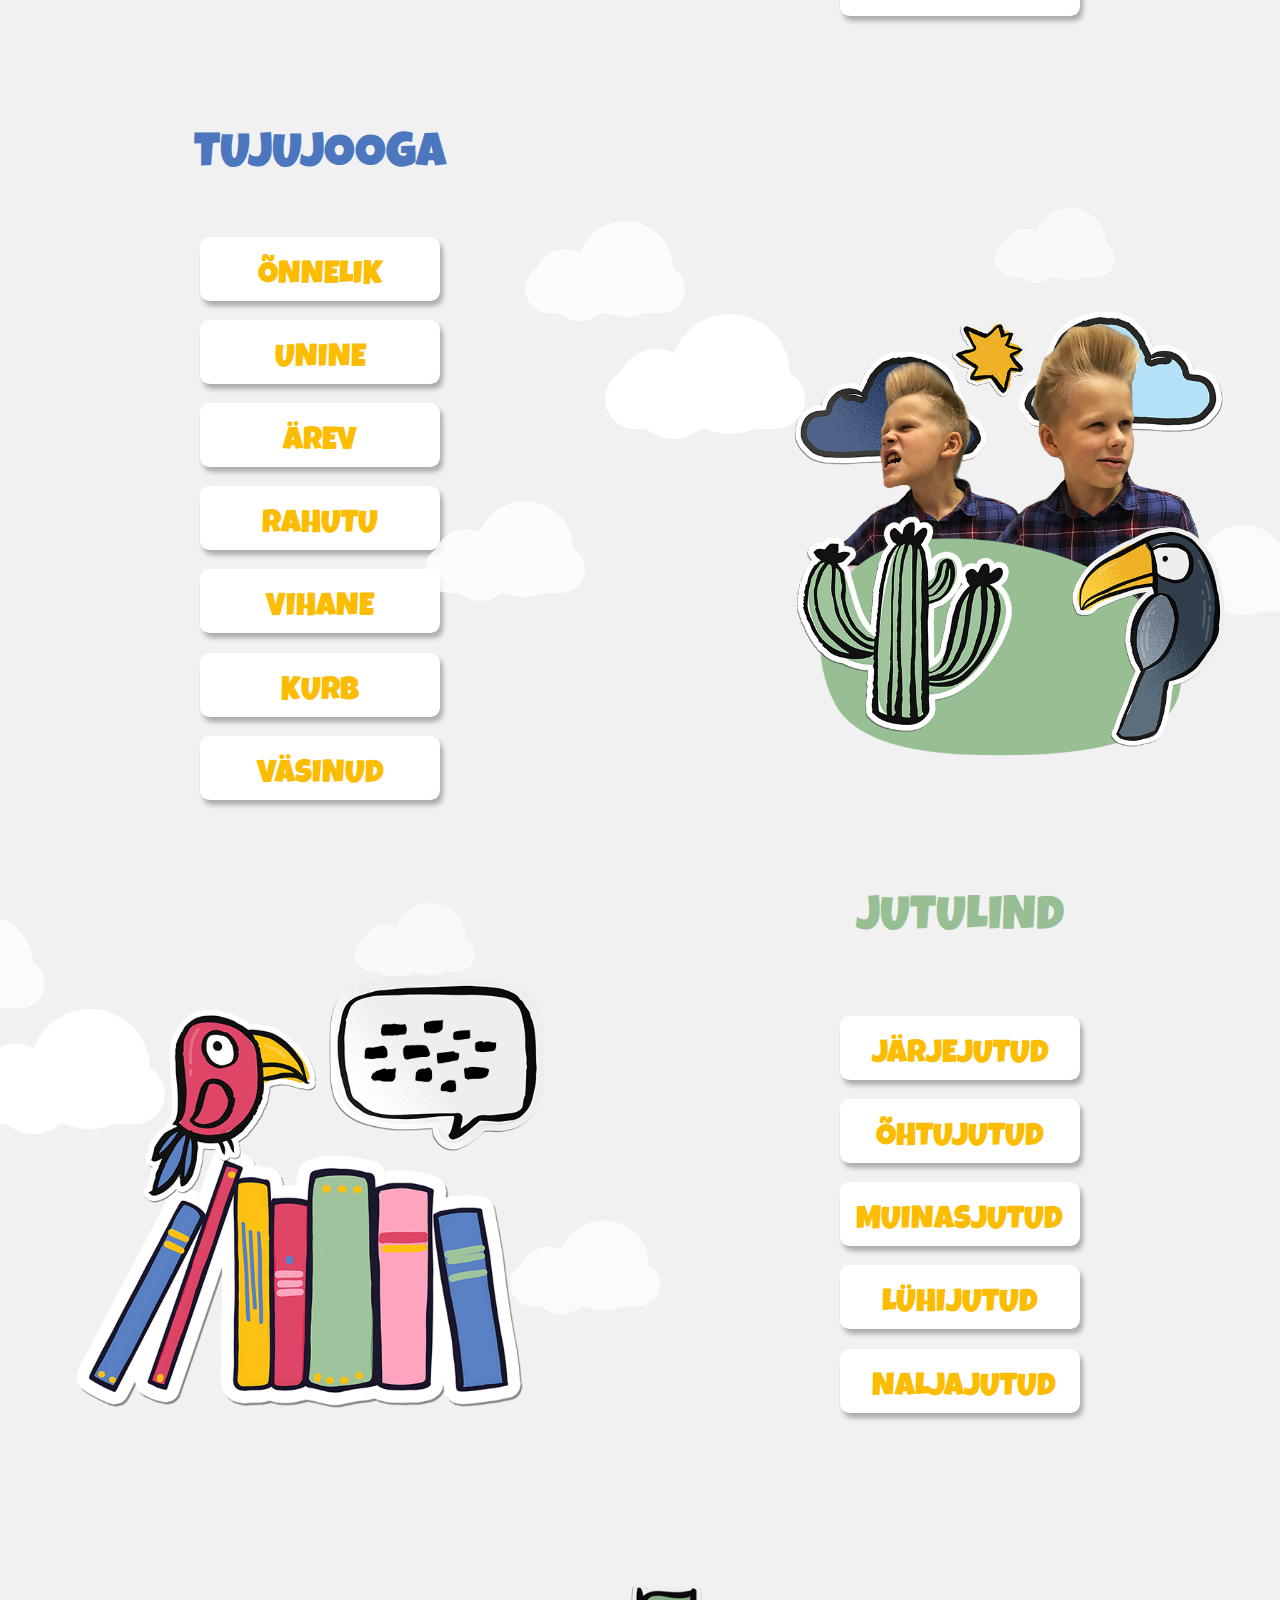
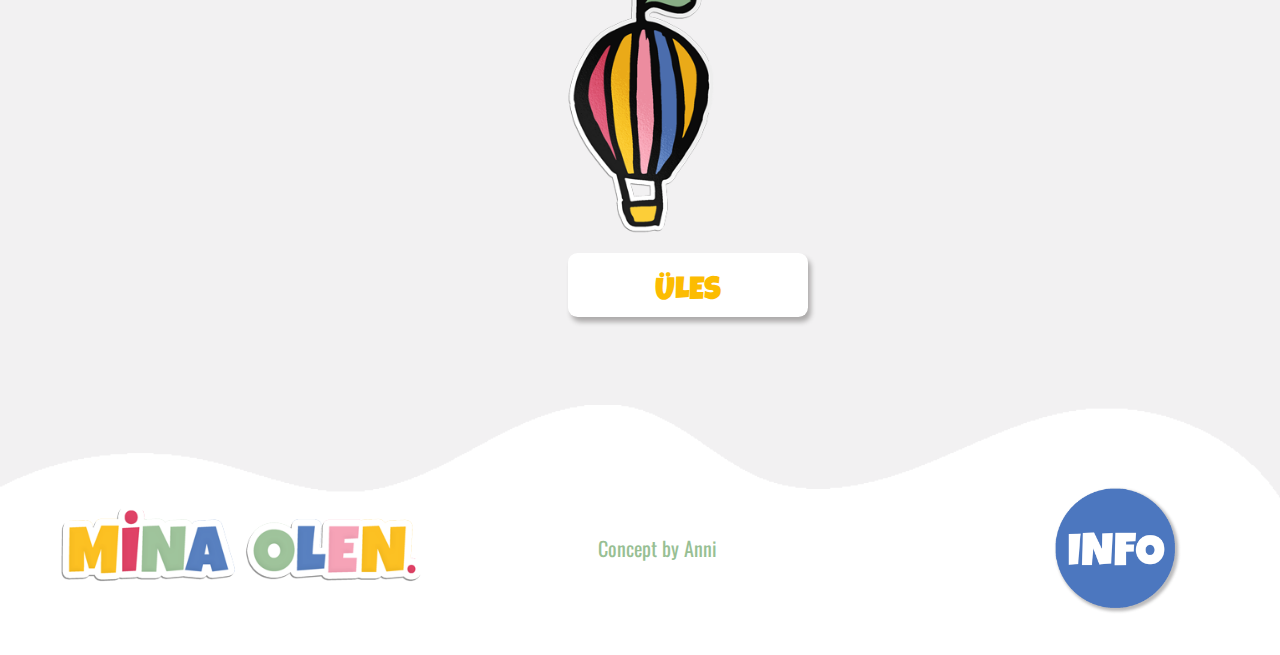
==== commit f272642e: "Add files via upload" ====
--- a/index.html
+++ b/index.html
@@ -256,21 +256,22 @@
     <!-- <footer> -->
     <div class="container-fluid px-0" style="background: url(images/wvs.w25367.png)  no-repeat top center; background-size: 100%; height: 150%;position:absolute; height: 250px;">
 
+
         <div class="row m-0 pt-5 justify-content-between  align-items-center">
 
 
-            <div class="col-lg-5 col-md-5 col-sm-5 col-xs-4">
+            <div class="col-lg-5 col-md-5 col-sm-5">
                 <div class="card ">
 
                     <div class="card-body">
 
-                        <div class="card-content-fluid"> <img src="images/minaolen.logo.hor.tp.str.vk.png " style="max-width: 100%"> </img>
+                        <div class="card-content-fluid"> <img src="images/minaolen.logo.hor.tp.str.vk.png " width="400px" class="img-fluid"> </img>
                         </div>
                     </div>
                 </div>
             </div>
 
-            <div class="col-lg col-md-4 col-sm col-xs-4">
+            <div class="col-lg col-md-4 col-sm-4">
                 <div class="card  ">
 
                     <div class="card-body">
@@ -282,27 +283,28 @@
                 </div>
             </div>
 
-
-            <div class="card col-lg-3 col-md-3 col-sm-3 col-xs-4">
-
+            <div class="card col-lg-3 col-md-3 col-sm-3">
                 <div class="card ">
 
                     <div class="card-body">
 
                         <div class="card-content-fluid">
-                            <a href="info.html "><img src="images/info.btn.png " style="margin-inline start: 3rem; max-width:100%"></img>
+
+                            <a href="info.html "><img src="images/info.btn.png " style="margin-left: 45px;" width="150px 110px 70px;" class="img-fluid"></img>
                         </div>
                     </div>
                 </div>
             </div>
 
 
-            <div class="container-fluid px-0 " style="background:wheat top center; background-size: 100%; "> </div>
-
+            <div class="container-fluid px-0 " style="background:wheat top center; background-size: 100%; ">
+                <div class="row align-items-center justify-content-between ">
+                </div>
+
+            </div>
         </div>
     </div>
     <!-- </footer> -->
-
 </body>
 
 </html>--- a/style.css
+++ b/style.css
@@ -218,6 +218,9 @@
 }
 
 
+/*# sourceMappingURL=style.css.map */
+
+
 /* footer */
 
 .card {
